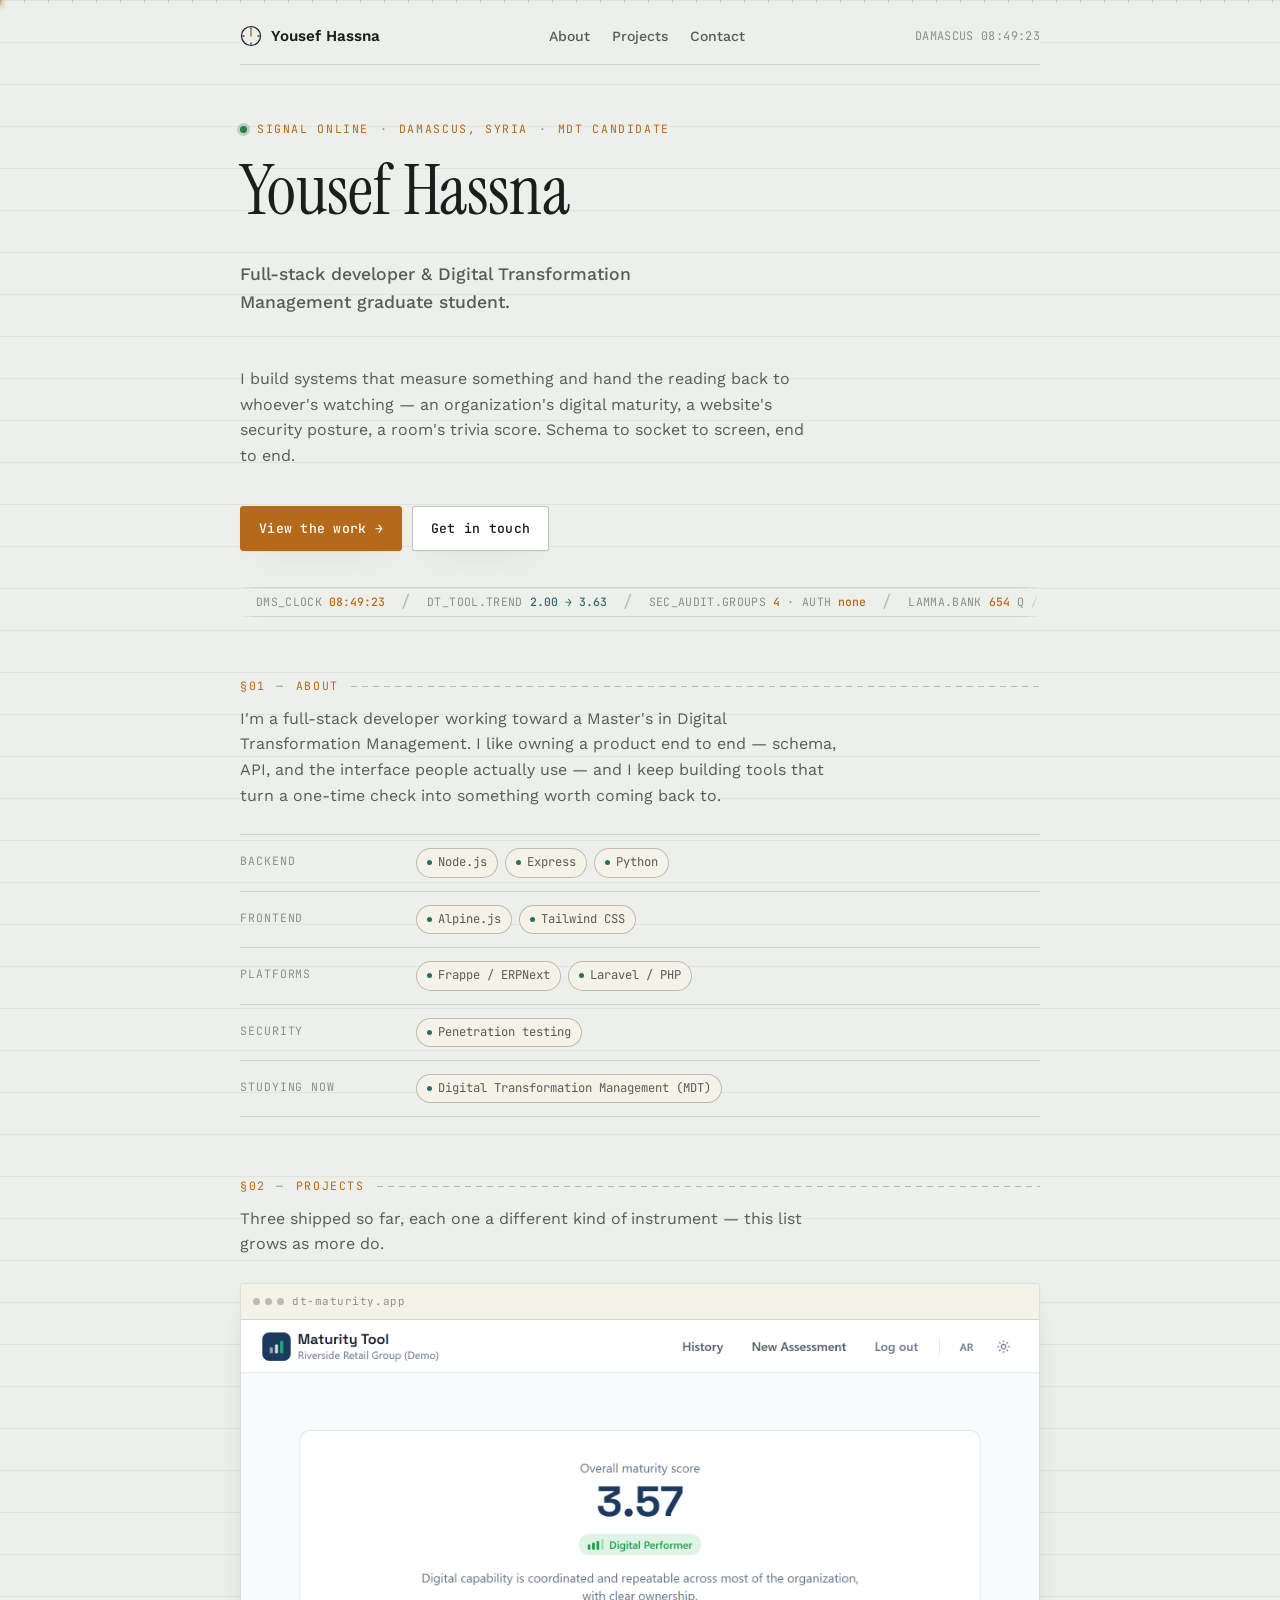
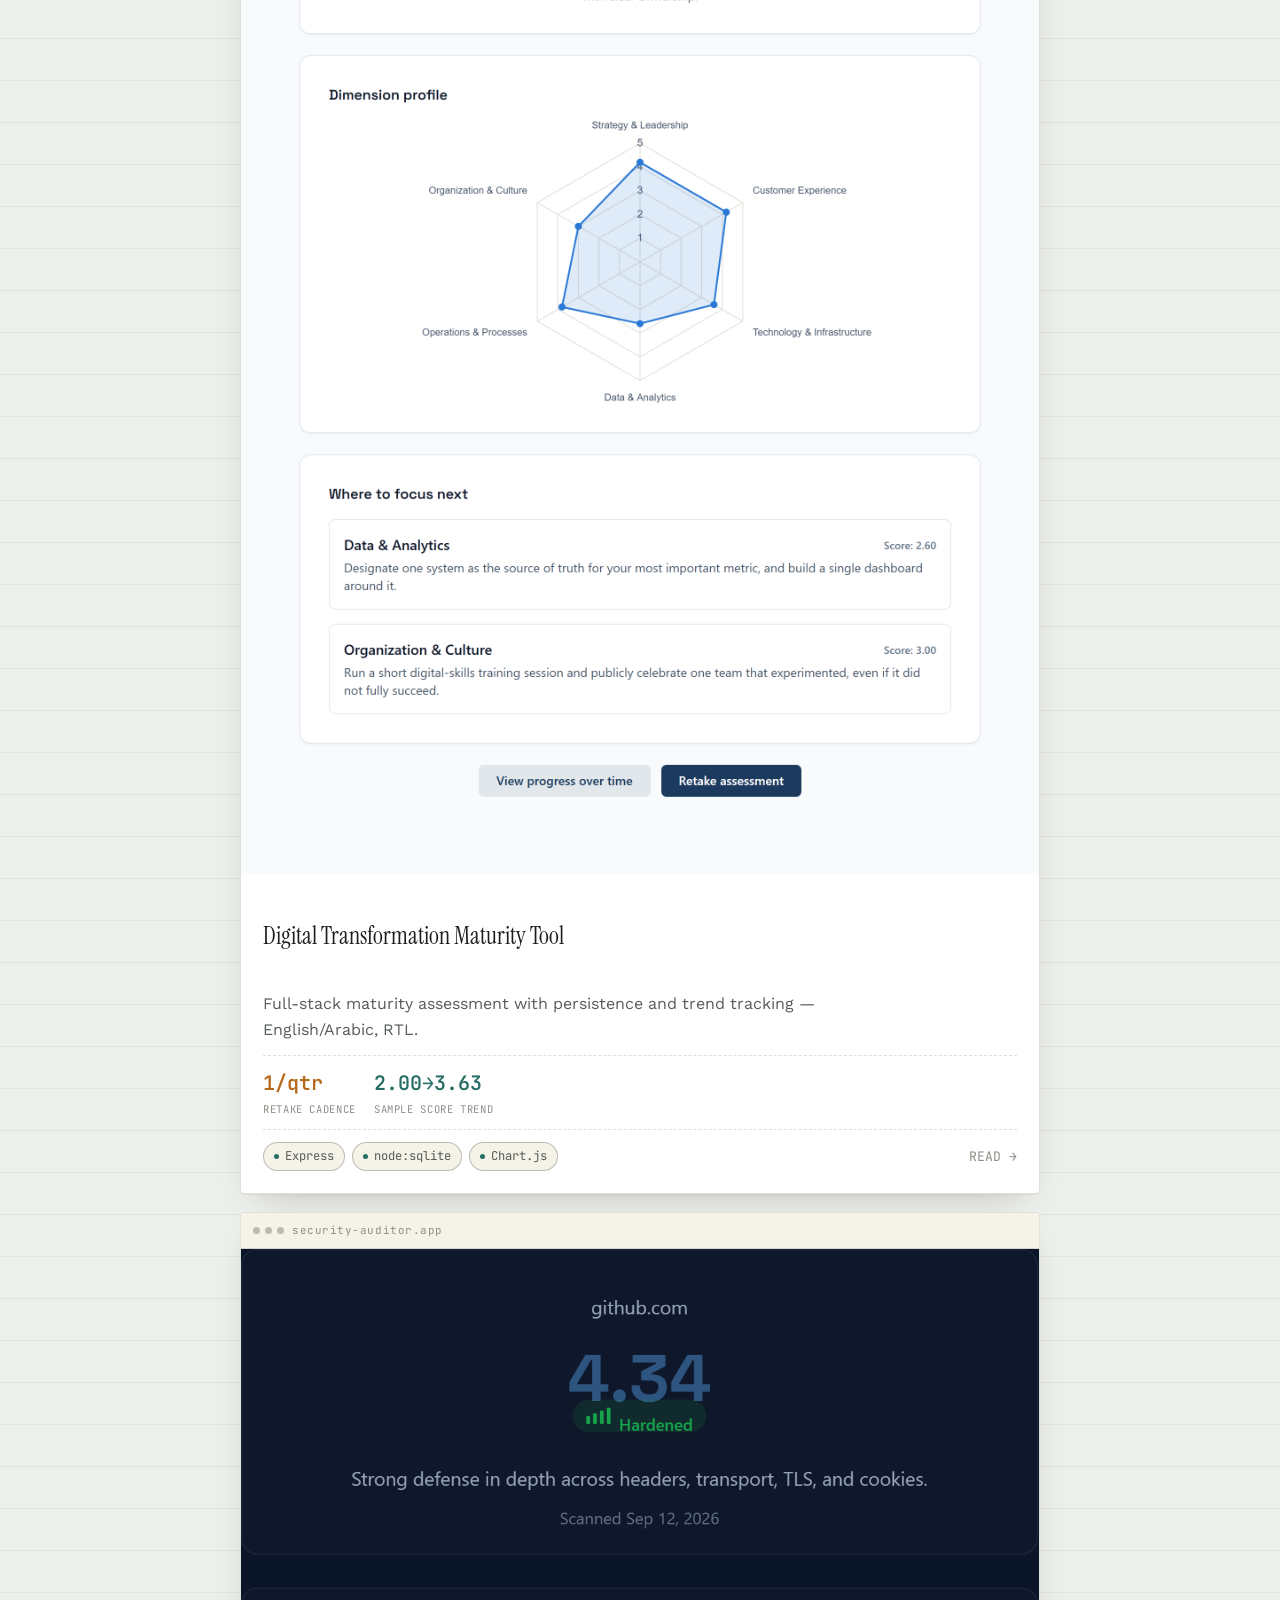
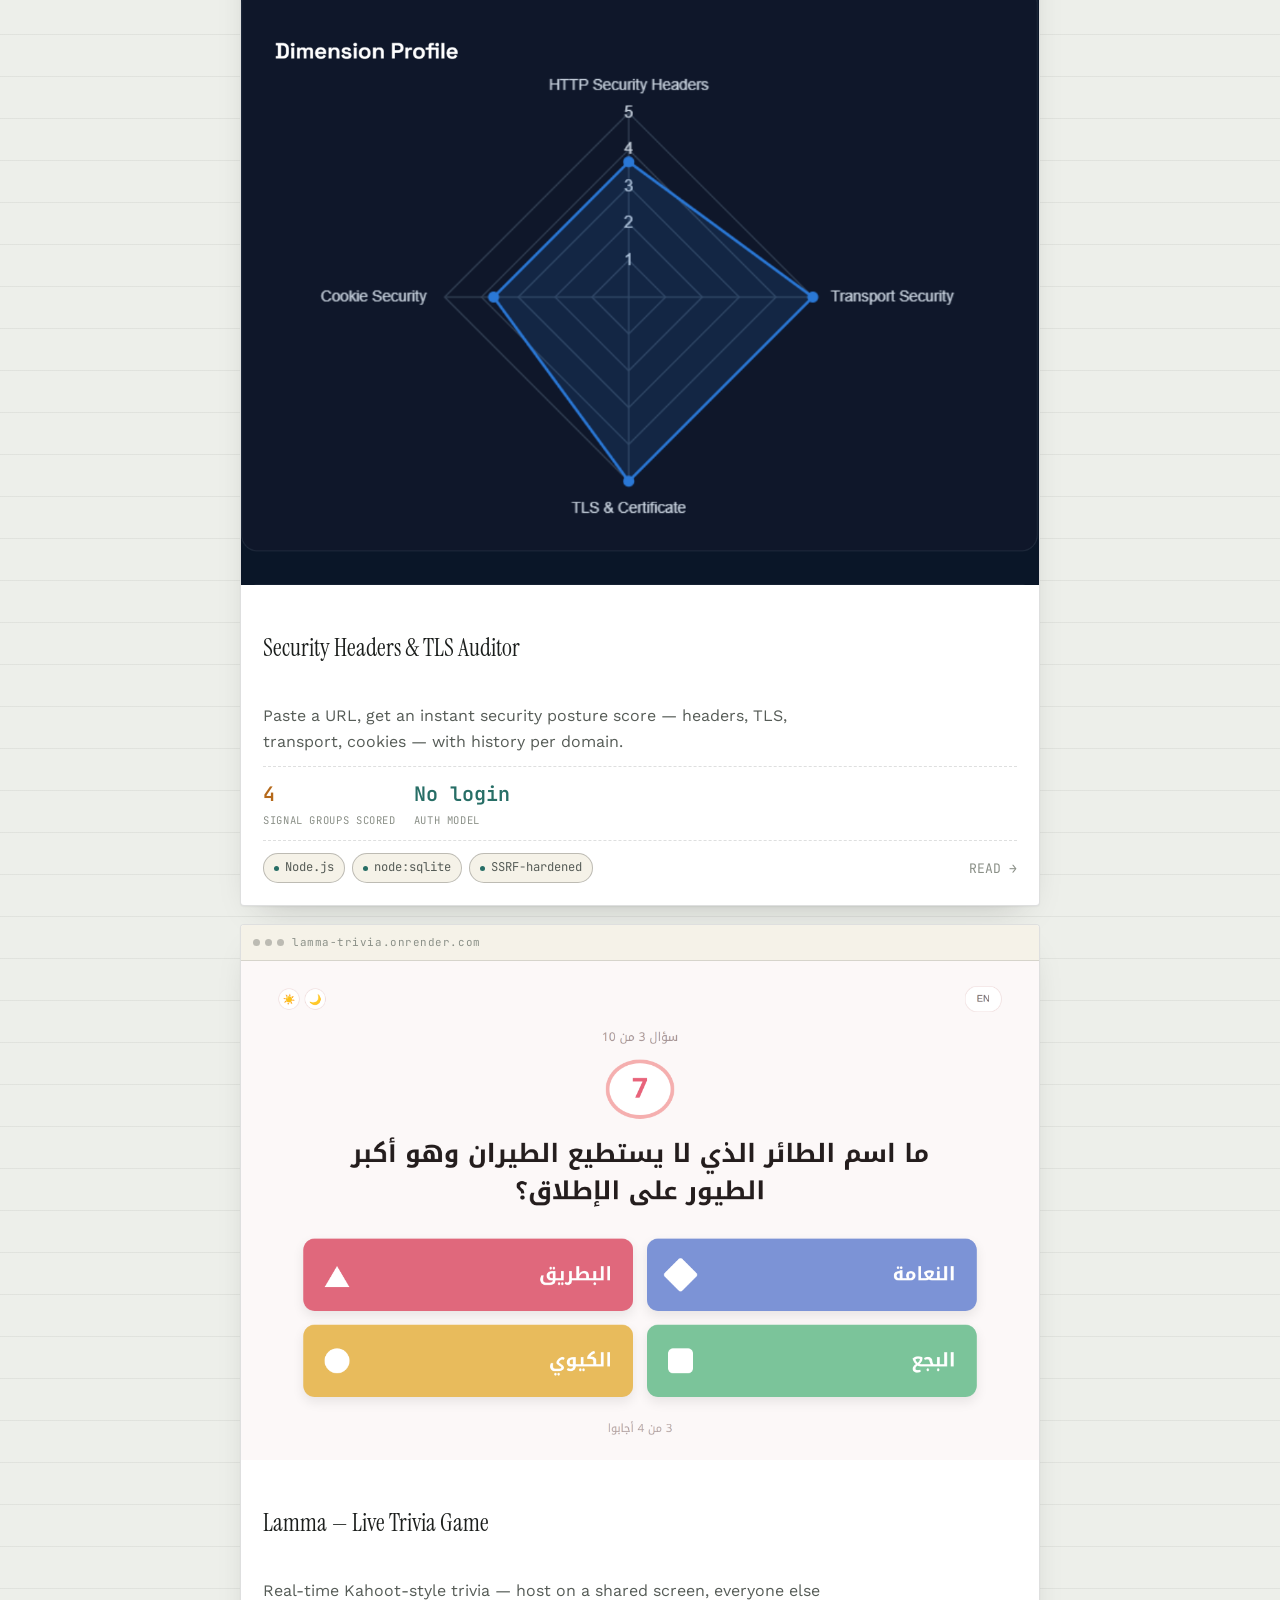
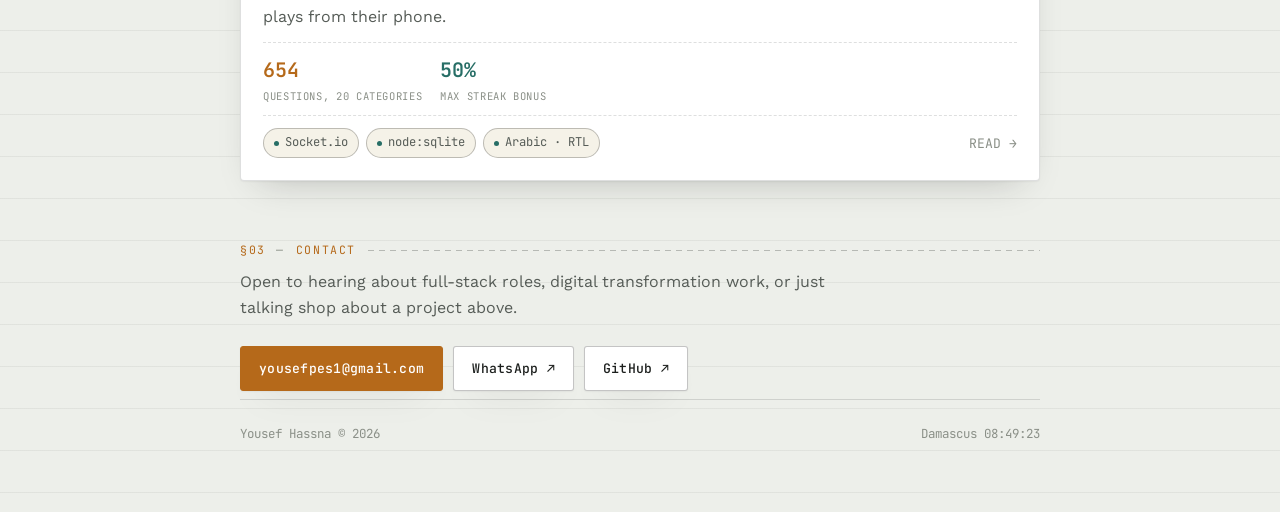
==== index.html @ e4eef322 "push" ====
<!doctype html>
<html lang="en">
<head>
<meta charset="UTF-8">
<meta name="viewport" content="width=device-width, initial-scale=1.0">
<meta name="description" content="Yousef Hassna — full-stack developer &amp; Digital Transformation Management graduate student. Projects that measure something and hand the reading back: a digital maturity assessment tool, a security headers &amp; TLS auditor, and a live trivia game.">
<title>Yousef Hassna</title>
<link rel="stylesheet" href="https://fonts.googleapis.com/css2?family=Instrument+Serif:ital@0;1&family=Work+Sans:wght@400;500;600;700&family=JetBrains+Mono:wght@400;500;600&display=swap">
<style>
  :root {
    --bg: #EDEFEA;
    --surface: #FFFFFF;
    --surface-2: #F5F2E8;
    --border: rgba(27,30,28,0.14);
    --border-strong: rgba(27,30,28,0.26);
    --ink: #1B1E1C;
    --ink-2: #565C57;
    --ink-3: #8B9088;
    --accent: #B5691A;
    --accent-ink: #ffffff;
    --accent-soft: #F1DDB8;
    --cool: #276E66;
    --good: #2F7D46;
    --bad: #B23A32;
    --shadow: 0 1px 2px rgba(27,30,28,0.06), 0 16px 36px -20px rgba(27,30,28,0.28);
    --grid-line: rgba(27,30,28,0.06);
  }
  @media (prefers-color-scheme: dark) {
    :root:not([data-theme="light"]) {
      --bg: #0D0F0D;
      --surface: #151815;
      --surface-2: #1B1F1B;
      --border: rgba(237,239,233,0.12);
      --border-strong: rgba(237,239,233,0.24);
      --ink: #EDEFE9;
      --ink-2: #A9AFA6;
      --ink-3: #6F766D;
      --accent: #FFB454;
      --accent-ink: #1B1200;
      --accent-soft: rgba(255,180,84,0.16);
      --cool: #5FD1C4;
      --good: #57C876;
      --bad: #E8756B;
      --shadow: 0 1px 2px rgba(0,0,0,0.4), 0 20px 44px -20px rgba(0,0,0,0.7);
      --grid-line: rgba(237,239,233,0.05);
    }
  }
  :root[data-theme="dark"] {
    --bg: #0D0F0D;
    --surface: #151815;
    --surface-2: #1B1F1B;
    --border: rgba(237,239,233,0.12);
    --border-strong: rgba(237,239,233,0.24);
    --ink: #EDEFE9;
    --ink-2: #A9AFA6;
    --ink-3: #6F766D;
    --accent: #FFB454;
    --accent-ink: #1B1200;
    --accent-soft: rgba(255,180,84,0.16);
    --cool: #5FD1C4;
    --good: #57C876;
    --bad: #E8756B;
    --shadow: 0 1px 2px rgba(0,0,0,0.4), 0 20px 44px -20px rgba(0,0,0,0.7);
    --grid-line: rgba(237,239,233,0.05);
  }

  * { box-sizing: border-box; }
  html { scroll-behavior: smooth; }
  body {
    background:
      linear-gradient(var(--grid-line) 1px, transparent 1px) 0 0 / 100% 42px,
      var(--bg);
    color: var(--ink);
    font-family: "Work Sans", -apple-system, "Segoe UI", sans-serif;
    padding-inline: 20px;
    line-height: 1.6;
  }
  @media (prefers-reduced-motion: no-preference) and (hover: hover) and (pointer: fine) {
    body { cursor: none; }
  }
  ::selection { background: var(--accent); color: var(--accent-ink); }
  .wrap { max-width: 800px; margin: 0 auto; }
  section[id] { scroll-margin-top: 88px; }
  a { color: var(--cool); text-decoration-thickness: 1px; }
  a:hover { color: var(--accent); }
  :focus-visible { outline: 2px solid var(--accent); outline-offset: 3px; }

  .mono { font-family: "JetBrains Mono", ui-monospace, monospace; }
  .eyebrow {
    font-family: "JetBrains Mono", ui-monospace, monospace;
    font-size: 0.72rem;
    letter-spacing: 0.14em;
    text-transform: uppercase;
    color: var(--accent);
  }
  .eyebrow .tick { color: var(--ink-3); margin-inline: 2px; }
  h1, h2 {
    font-family: "Instrument Serif", Georgia, serif;
    font-weight: 400;
    text-wrap: balance;
    margin: 0;
    color: var(--ink);
  }

  /* ---- scroll gauge ---- */
  .gauge-track {
    position: fixed; inset-inline: 0; top: 0; height: 3px;
    background: repeating-linear-gradient(90deg, var(--border) 0 1px, transparent 1px 24px);
    z-index: 60;
  }
  .gauge-fill {
    height: 100%; width: 0%;
    background: var(--accent);
    transform-origin: left;
    transition: width 60ms linear;
  }

  /* ---- crosshair cursor ---- */
  .crosshair { position: fixed; top: 0; left: 0; pointer-events: none; z-index: 999; opacity: 0; transition: opacity 200ms ease; }
  .crosshair.active { opacity: 1; }
  .crosshair .h, .crosshair .v {
    position: absolute; background: var(--accent);
  }
  .crosshair .h { width: 14px; height: 1px; top: 0; left: -7px; }
  .crosshair .v { width: 1px; height: 14px; top: -7px; left: 0; }
  .crosshair .dot { position: absolute; width: 3px; height: 3px; border-radius: 50%; background: var(--accent); top: -1.5px; left: -1.5px; }
  .crosshair .coord {
    position: absolute; top: 10px; left: 10px;
    font-family: "JetBrains Mono", monospace; font-size: 10px; letter-spacing: 0.04em;
    color: var(--accent); white-space: nowrap;
  }
  .crosshair.on-target .h, .crosshair.on-target .v, .crosshair.on-target .dot { background: var(--cool); }
  .crosshair.on-target .coord { color: var(--cool); }

  /* ---- nav ---- */
  .site-nav {
    position: sticky; top: 3px; z-index: 50;
    display: flex; align-items: center; justify-content: space-between;
    gap: 16px; max-width: 800px; margin: 0 auto;
    padding-block: 16px;
    background: var(--bg);
  }
  .site-nav::after { content: ""; position: absolute; inset: 100% 0 auto 0; height: 1px; background: var(--border); }
  .nav-brand { display: inline-flex; align-items: center; gap: 9px; text-decoration: none; color: var(--ink); }
  .nav-brand svg { display: block; }
  .nav-brand .dial-needle { transform-origin: 11px 11px; animation: sweep 6s ease-in-out infinite; }
  @media (prefers-reduced-motion: reduce) { .nav-brand .dial-needle { animation: none; } }
  @keyframes sweep { 0%,100% { transform: rotate(-28deg); } 50% { transform: rotate(28deg); } }
  .nav-brand span { font-weight: 600; font-size: 0.95rem; }
  .nav-mid { display: flex; align-items: center; gap: 22px; }
  .nav-mid a { font-size: 0.88rem; font-weight: 500; color: var(--ink-2); text-decoration: none; }
  .nav-mid a:hover { color: var(--accent); }
  .nav-clock {
    font-family: "JetBrains Mono", monospace; font-size: 0.74rem; color: var(--ink-3);
    letter-spacing: 0.03em; white-space: nowrap;
  }
  @media (max-width: 620px) { .nav-clock { display: none; } }

  /* ---- hero ---- */
  header.hero { padding-block: 56px 8px; display: flex; flex-direction: column; gap: 16px; }
  .hero .status-row { display: flex; align-items: center; gap: 10px; flex-wrap: wrap; }
  .status-dot { width: 7px; height: 7px; border-radius: 50%; background: var(--good); box-shadow: 0 0 0 3px color-mix(in srgb, var(--good) 25%, transparent); flex-shrink: 0; }
  .hero h1 { font-size: clamp(2.6rem, 8vw, 4.4rem); line-height: 1.02; letter-spacing: -0.01em; }
  .hero .role { font-size: 1.1rem; color: var(--ink-2); max-width: 46ch; font-weight: 500; }
  .hero .pitch { font-size: 1rem; color: var(--ink-2); max-width: 58ch; }
  .hero .cta-row { display: flex; flex-wrap: wrap; gap: 10px; margin-block-start: 6px; }

  .data-strip {
    display: block; width: 100%; height: 30px; margin-block-start: 20px;
    overflow: hidden; position: relative;
    border-top: 1px solid var(--border); border-bottom: 1px solid var(--border);
    -webkit-mask-image: linear-gradient(90deg, transparent, #000 18px, #000 calc(100% - 18px), transparent);
    mask-image: linear-gradient(90deg, transparent, #000 18px, #000 calc(100% - 18px), transparent);
  }
  .data-strip-track {
    display: flex; align-items: center; width: max-content; height: 100%;
    animation: strip-scroll 32s linear infinite;
    will-change: transform;
  }
  .data-strip:hover .data-strip-track { animation-play-state: paused; }
  @media (prefers-reduced-motion: reduce) { .data-strip-track { animation: none; } }
  @keyframes strip-scroll { from { transform: translateX(0); } to { transform: translateX(-50%); } }
  .data-strip-seg { display: flex; align-items: center; white-space: nowrap; }
  .data-strip-seg .field {
    display: inline-flex; align-items: center; gap: 7px; padding-inline: 16px;
    font-family: "JetBrains Mono", monospace; font-size: 0.72rem; letter-spacing: 0.03em;
    color: var(--ink-3); text-transform: uppercase;
  }
  .data-strip-seg .field b { color: var(--accent); font-weight: 500; text-transform: none; letter-spacing: 0; }
  .data-strip-seg .field b.cool-v { color: var(--cool); }
  .data-strip-seg .sep { color: var(--border-strong); font-family: "JetBrains Mono", monospace; }

  .btn {
    display: inline-flex; align-items: center; gap: 8px;
    font-family: "JetBrains Mono", monospace;
    font-size: 0.82rem; font-weight: 500; letter-spacing: 0.02em;
    padding: 11px 18px; border-radius: 3px;
    border: 1px solid var(--border-strong);
    text-decoration: none; color: var(--ink);
    background: var(--surface);
    box-shadow: var(--shadow);
    position: relative;
    transition: border-color 160ms ease, transform 160ms ease;
  }
  .btn.primary { background: var(--accent); border-color: var(--accent); color: var(--accent-ink); }
  .btn:hover { border-color: var(--accent); color: var(--accent); }
  .btn.primary:hover { color: var(--accent-ink); filter: brightness(1.06); }

  /* ---- sections ---- */
  .section-block { padding-block: 52px 8px; }
  .section-head { display: flex; flex-direction: column; gap: 10px; margin-block-end: 26px; }
  .section-head .rule { display: flex; align-items: center; gap: 12px; }
  .section-head .rule::after { content: ""; flex: 1; height: 1px; background: repeating-linear-gradient(90deg, var(--border-strong) 0 6px, transparent 6px 11px); }
  .section-head p { color: var(--ink-2); max-width: 60ch; margin: 0; }

  /* reveal-on-scroll */
  [data-reveal] { opacity: 0; transform: translateY(18px); transition: opacity 560ms cubic-bezier(.2,.7,.2,1), transform 560ms cubic-bezier(.2,.7,.2,1); }
  [data-reveal].in-view { opacity: 1; transform: translateY(0); }
  @media (prefers-reduced-motion: reduce) { [data-reveal] { opacity: 1; transform: none; transition: none; } }

  /* ---- about / spec sheet ---- */
  .spec-sheet { display: flex; flex-direction: column; border-top: 1px solid var(--border); }
  .spec-row { display: grid; grid-template-columns: 160px 1fr; gap: 16px; padding-block: 13px; border-bottom: 1px solid var(--border); align-items: baseline; }
  @media (max-width: 560px) { .spec-row { grid-template-columns: 1fr; gap: 4px; } }
  .spec-row .k { font-family: "JetBrains Mono", monospace; font-size: 0.72rem; letter-spacing: 0.08em; text-transform: uppercase; color: var(--ink-3); }
  .spec-row .v { display: flex; flex-wrap: wrap; gap: 7px; }
  .pill {
    font-family: "JetBrains Mono", monospace; font-size: 0.76rem;
    padding: 4px 10px; border-radius: 999px;
    border: 1px solid var(--border-strong);
    background: var(--surface-2); color: var(--ink-2);
    display: inline-flex; align-items: center; gap: 6px;
  }
  .pill::before { content: ""; width: 5px; height: 5px; border-radius: 50%; background: var(--cool); flex-shrink: 0; }

  /* ---- project panels (home list) ---- */
  .project-list { display: flex; flex-direction: column; gap: 18px; }
  .panel-card {
    border: 1px solid var(--border); border-radius: 4px;
    background: var(--surface); box-shadow: var(--shadow);
    overflow: hidden;
    transform-style: preserve-3d;
    transition: transform 220ms ease, border-color 220ms ease;
  }
  .panel-card:hover { border-color: var(--border-strong); }
  a.panel-link { display: block; text-decoration: none; color: inherit; }
  .bezel { position: relative; background: var(--surface-2); }
  .bezel .chrome {
    display: flex; align-items: center; gap: 8px;
    padding: 9px 12px; border-bottom: 1px solid var(--border);
    font-family: "JetBrains Mono", monospace; font-size: 0.68rem; color: var(--ink-3); letter-spacing: 0.05em;
  }
  .bezel .chrome .dots { display: flex; gap: 5px; }
  .bezel .chrome .dots span { width: 7px; height: 7px; border-radius: 50%; background: var(--border-strong); }
  .bezel img { display: block; width: 100%; height: auto; }
  .panel-body { padding: 20px 22px 22px; display: flex; flex-direction: column; gap: 12px; }
  .panel-body h3 { font-family: "Instrument Serif", Georgia, serif; font-size: 1.5rem; font-weight: 400; }
  .panel-body > p.desc { color: var(--ink-2); margin: 0; max-width: 60ch; }
  .readout {
    display: flex; flex-wrap: wrap; gap: 18px;
    font-family: "JetBrains Mono", monospace;
    padding-block: 11px; border-block: 1px dashed var(--border);
  }
  .readout .stat { display: flex; flex-direction: column; gap: 2px; }
  .readout .stat .num { font-size: 1.25rem; font-weight: 600; color: var(--accent); }
  .readout .stat .num.cool { color: var(--cool); }
  .readout .stat .lbl { font-size: 0.66rem; letter-spacing: 0.06em; text-transform: uppercase; color: var(--ink-3); }
  .panel-foot { display: flex; align-items: center; justify-content: space-between; gap: 12px; }
  .stack-row { display: flex; flex-wrap: wrap; gap: 7px; }
  .go-arrow { font-family: "JetBrains Mono", monospace; font-size: 0.82rem; color: var(--ink-3); flex-shrink: 0; transition: transform 160ms ease, color 160ms ease; }
  .panel-card:hover .go-arrow { color: var(--accent); transform: translateX(3px); }

  /* ---- contact ---- */
  .contact-row { display: flex; flex-wrap: wrap; gap: 10px; margin-block-start: 6px; }

  footer {
    border-top: 1px solid var(--border);
    padding-block: 24px 60px;
    color: var(--ink-3); font-size: 0.78rem;
    font-family: "JetBrains Mono", monospace;
    display: flex; justify-content: space-between; flex-wrap: wrap; gap: 8px;
  }

  /* ---- project detail page ---- */
  .back-link {
    display: inline-flex; align-items: center; gap: 7px;
    font-family: "JetBrains Mono", monospace; font-size: 0.8rem; font-weight: 500;
    color: var(--ink-2); text-decoration: none; margin-block-end: 20px;
    padding-block: 40px 0;
  }
  .back-link:hover { color: var(--accent); }
  .project-page { padding-block: 0 64px; }
  .project-page .panel-body { gap: 18px; padding: 26px 28px 30px; }
  .project-page .panel-body h2 { font-size: clamp(1.8rem, 4.4vw, 2.4rem); }
  .project-page .panel-body > p.desc { max-width: 64ch; }

  .decisions { display: flex; flex-direction: column; border-top: 1px solid var(--border); }
  .decision { display: grid; grid-template-columns: 170px 1fr; gap: 18px; padding-block: 17px; border-bottom: 1px solid var(--border); }
  @media (max-width: 640px) { .decision { grid-template-columns: 1fr; gap: 6px; } }
  .decision .label { font-family: "JetBrains Mono", monospace; font-size: 0.76rem; color: var(--accent); letter-spacing: 0.02em; padding-top: 2px; }
  .decision .label::before { content: "// "; color: var(--ink-3); }
  .decision .body { color: var(--ink-2); }
  .decision .body strong { color: var(--ink); font-weight: 600; }

  .project-links { display: flex; flex-wrap: wrap; gap: 10px; margin-block-start: 2px; }

  /* ---- route transition ---- */
  .view-fade { transition: opacity 200ms ease, transform 200ms ease; }
  .view-fade.leaving { opacity: 0; transform: translateY(8px); }
  .view-fade.entering { opacity: 0; transform: translateY(8px); }
  @media (prefers-reduced-motion: reduce) { .view-fade, .view-fade.leaving, .view-fade.entering { transition: none; opacity: 1; transform: none; } }

  /* ---- boot / calibration sequence ---- */
  .boot-overlay {
    position: fixed; inset: 0; z-index: 999;
    background: var(--bg);
    display: flex; align-items: center; justify-content: center;
    flex-direction: column; gap: 14px;
    animation: bootFade 0.5s ease forwards;
    animation-delay: 0.85s;
  }
  .boot-overlay .boot-dial { width: 46px; height: 46px; }
  .boot-overlay .boot-dial .needle { transform-origin: 23px 23px; animation: bootSweep 0.85s cubic-bezier(.3,.7,.2,1) forwards; }
  .boot-overlay .boot-label {
    font-family: "JetBrains Mono", monospace; font-size: 0.76rem; letter-spacing: 0.14em;
    text-transform: uppercase; color: var(--ink-3);
  }
  .boot-overlay .boot-label::after { content: ""; display: inline-block; width: 5px; }
  @keyframes bootSweep { 0% { transform: rotate(-100deg); } 70% { transform: rotate(14deg); } 100% { transform: rotate(0deg); } }
  @keyframes bootFade { 0% { opacity: 1; } 100% { opacity: 0; visibility: hidden; pointer-events: none; } }
  @media (prefers-reduced-motion: reduce) { .boot-overlay { display: none; } }

  /* ---- hero load-in stagger ---- */
  .boot-item {
    opacity: 0; transform: translateY(12px);
    animation: heroIn 0.6s cubic-bezier(.2,.7,.2,1) forwards;
    animation-delay: calc(0.95s + (var(--i, 0) * 0.09s));
  }
  @keyframes heroIn { to { opacity: 1; transform: translateY(0); } }
  @media (prefers-reduced-motion: reduce) { .boot-item { opacity: 1; transform: none; animation: none; } }

  /* ---- nav link underline sweep ---- */
  .nav-mid a { position: relative; }
  .nav-mid a::after {
    content: ""; position: absolute; left: 0; right: 0; bottom: -3px; height: 1px;
    background: var(--accent); transform: scaleX(0); transform-origin: left;
    transition: transform 220ms ease;
  }
  .nav-mid a:hover::after { transform: scaleX(1); }

  /* ---- eyebrow flicker on reveal ---- */
  [data-reveal].in-view .eyebrow { animation: flicker 420ms steps(6, end); }
  @keyframes flicker {
    0%, 100% { opacity: 1; }
    10% { opacity: 0.2; } 20% { opacity: 1; } 32% { opacity: 0.3; } 44% { opacity: 1; }
  }
  @media (prefers-reduced-motion: reduce) { [data-reveal].in-view .section-head .eyebrow { animation: none; } }

  /* ---- pill hover ---- */
  .pill { transition: transform 160ms ease, box-shadow 160ms ease, border-color 160ms ease; }
  .pill:hover { transform: translateY(-2px); border-color: var(--accent); box-shadow: 0 6px 14px -8px var(--accent); }

  /* ---- click ripple ---- */
  .ripple {
    position: fixed; z-index: 998; pointer-events: none;
    width: 10px; height: 10px; border-radius: 50%;
    border: 1px solid var(--accent);
    transform: translate(-50%, -50%) scale(0.4);
    opacity: 0.9;
    animation: rippleOut 520ms ease-out forwards;
  }
  @keyframes rippleOut { to { transform: translate(-50%, -50%) scale(7); opacity: 0; } }

  /* ---- gauge track pulse dot ---- */
  .gauge-fill { position: relative; }
  .gauge-fill::after {
    content: ""; position: absolute; right: 0; top: -1.5px; width: 6px; height: 6px; border-radius: 50%;
    background: var(--accent); box-shadow: 0 0 6px 1px var(--accent);
  }
</style>
</head>
<body>

<div class="boot-overlay" id="bootOverlay" aria-hidden="true">
  <svg class="boot-dial" viewBox="0 0 46 46" fill="none">
    <circle cx="23" cy="23" r="19.5" stroke="var(--border-strong)" stroke-width="1.2"/>
    <line x1="23" y1="5" x2="23" y2="9" stroke="var(--border-strong)" stroke-width="1.2"/>
    <line x1="23" y1="37" x2="23" y2="41" stroke="var(--border-strong)" stroke-width="1.2"/>
    <line x1="5" y1="23" x2="9" y2="23" stroke="var(--border-strong)" stroke-width="1.2"/>
    <line x1="37" y1="23" x2="41" y2="23" stroke="var(--border-strong)" stroke-width="1.2"/>
    <line class="needle" x1="23" y1="23" x2="23" y2="8" stroke="var(--accent)" stroke-width="1.6" stroke-linecap="round"/>
  </svg>
  <span class="boot-label">Calibrating</span>
</div>
<div class="gauge-track" aria-hidden="true"><div class="gauge-fill" id="gaugeFill"></div></div>
<div class="crosshair" id="crosshair" aria-hidden="true">
  <div class="h"></div><div class="v"></div><div class="dot"></div>
  <div class="coord mono" id="coordLabel">000,000</div>
</div>

<nav class="site-nav">
  <a class="nav-brand" href="#top">
    <svg width="22" height="22" viewBox="0 0 22 22" fill="none">
      <circle cx="11" cy="11" r="9.5" stroke="currentColor" stroke-width="1.2"/>
      <line x1="11" y1="2.5" x2="11" y2="4.5" stroke="currentColor" stroke-width="1.2"/>
      <line x1="11" y1="17.5" x2="11" y2="19.5" stroke="currentColor" stroke-width="1.2"/>
      <line x1="2.5" y1="11" x2="4.5" y2="11" stroke="currentColor" stroke-width="1.2"/>
      <line x1="17.5" y1="11" x2="19.5" y2="11" stroke="currentColor" stroke-width="1.2"/>
      <line class="dial-needle" x1="11" y1="11" x2="11" y2="5" stroke="var(--accent)" stroke-width="1.4" stroke-linecap="round"/>
    </svg>
    <span>Yousef Hassna</span>
  </a>
  <div class="nav-mid">
    <a href="#about">About</a>
    <a href="#projects">Projects</a>
    <a href="#contact">Contact</a>
  </div>
  <span class="nav-clock mono" id="navClock">— : — : —</span>
</nav>

<div id="view-home" class="view-fade">
<div class="wrap">

  <header class="hero" id="top">
    <div class="status-row boot-item" style="--i:0">
      <span class="status-dot" aria-hidden="true"></span>
      <span class="eyebrow">Signal online <span class="tick">·</span> Damascus, Syria <span class="tick">·</span> MDT candidate</span>
    </div>
    <h1 class="boot-item" style="--i:1">Yousef Hassna</h1>
    <p class="role boot-item" style="--i:2">Full-stack developer &amp; Digital Transformation Management graduate student.</p>
    <p class="pitch boot-item" style="--i:3">I build systems that measure something and hand the reading back to whoever's watching — an organization's digital maturity, a website's security posture, a room's trivia score. Schema to socket to screen, end to end.</p>
    <div class="cta-row boot-item" style="--i:4">
      <a class="btn primary" href="#projects">View the work →</a>
      <a class="btn" href="#contact">Get in touch</a>
    </div>
    <div class="data-strip boot-item" style="--i:5" id="dataStrip" dir="ltr" aria-hidden="true">
      <div class="data-strip-track" id="stripTrack">
        <span class="data-strip-seg" data-seg="1"></span>
        <span class="data-strip-seg" data-seg="2"></span>
      </div>
    </div>
  </header>

  <section class="section-block" id="about">
    <div class="section-head" data-reveal>
      <div class="rule"><span class="eyebrow">§01 <span class="tick">—</span> About</span></div>
      <p>I'm a full-stack developer working toward a Master's in Digital Transformation Management. I like owning a product end to end — schema, API, and the interface people actually use — and I keep building tools that turn a one-time check into something worth coming back to.</p>
    </div>
    <div class="spec-sheet" data-reveal>
      <div class="spec-row">
        <span class="k">Backend</span>
        <span class="v"><span class="pill">Node.js</span><span class="pill">Express</span><span class="pill">Python</span></span>
      </div>
      <div class="spec-row">
        <span class="k">Frontend</span>
        <span class="v"><span class="pill">Alpine.js</span><span class="pill">Tailwind CSS</span></span>
      </div>
      <div class="spec-row">
        <span class="k">Platforms</span>
        <span class="v"><span class="pill">Frappe / ERPNext</span><span class="pill">Laravel / PHP</span></span>
      </div>
      <div class="spec-row">
        <span class="k">Security</span>
        <span class="v"><span class="pill">Penetration testing</span></span>
      </div>
      <div class="spec-row">
        <span class="k">Studying now</span>
        <span class="v"><span class="pill">Digital Transformation Management (MDT)</span></span>
      </div>
    </div>
  </section>

  <section class="section-block" id="projects">
    <div class="section-head" data-reveal>
      <div class="rule"><span class="eyebrow">§02 <span class="tick">—</span> Projects</span></div>
      <p>Three shipped so far, each one a different kind of instrument — this list grows as more do.</p>
    </div>

    <div class="project-list">

      <div class="panel-card" data-reveal data-tilt>
        <a class="panel-link" href="#project/dt-maturity-tool">
          <div class="bezel">
            <div class="chrome"><span class="dots"><span></span><span></span><span></span></span><span>dt-maturity.app</span></div>
            <img src="[data-uri]" alt="Digital Transformation Maturity Tool dashboard" loading="lazy">
          </div>
          <div class="panel-body">
            <h3>Digital Transformation Maturity Tool</h3>
            <p class="desc">Full-stack maturity assessment with persistence and trend tracking — English/Arabic, RTL.</p>
            <div class="readout mono">
              <div class="stat"><span class="num" data-count="1" data-suffix="/qtr">0</span><span class="lbl">Retake cadence</span></div>
              <div class="stat"><span class="num cool" data-count-text="2.00→3.63">—</span><span class="lbl">Sample score trend</span></div>
            </div>
            <div class="panel-foot">
              <div class="stack-row">
                <span class="pill">Express</span><span class="pill">node:sqlite</span><span class="pill">Chart.js</span>
              </div>
              <span class="go-arrow">READ →</span>
            </div>
          </div>
        </a>
      </div>

      <div class="panel-card" data-reveal data-tilt>
        <a class="panel-link" href="#project/security-auditor">
          <div class="bezel">
            <div class="chrome"><span class="dots"><span></span><span></span><span></span></span><span>security-auditor.app</span></div>
            <img src="[data-uri]" alt="Security Headers and TLS Auditor report" loading="lazy">
          </div>
          <div class="panel-body">
            <h3>Security Headers &amp; TLS Auditor</h3>
            <p class="desc">Paste a URL, get an instant security posture score — headers, TLS, transport, cookies — with history per domain.</p>
            <div class="readout mono">
              <div class="stat"><span class="num" data-count="4">0</span><span class="lbl">Signal groups scored</span></div>
              <div class="stat"><span class="num cool" data-count-text="No login">—</span><span class="lbl">Auth model</span></div>
            </div>
            <div class="panel-foot">
              <div class="stack-row">
                <span class="pill">Node.js</span><span class="pill">node:sqlite</span><span class="pill">SSRF-hardened</span>
              </div>
              <span class="go-arrow">READ →</span>
            </div>
          </div>
        </a>
      </div>

      <div class="panel-card" data-reveal data-tilt>
        <a class="panel-link" href="#project/lamma-trivia">
          <div class="bezel">
            <div class="chrome"><span class="dots"><span></span><span></span><span></span></span><span>lamma-trivia.onrender.com</span></div>
            <img src="[data-uri]" alt="Lamma live trivia game host screen" loading="lazy">
          </div>
          <div class="panel-body">
            <h3>Lamma — Live Trivia Game</h3>
            <p class="desc">Real-time Kahoot-style trivia — host on a shared screen, everyone else plays from their phone.</p>
            <div class="readout mono">
              <div class="stat"><span class="num" data-count="654">0</span><span class="lbl">Questions, 20 categories</span></div>
              <div class="stat"><span class="num cool" data-count="50" data-suffix="%">0</span><span class="lbl">Max streak bonus</span></div>
            </div>
            <div class="panel-foot">
              <div class="stack-row">
                <span class="pill">Socket.io</span><span class="pill">node:sqlite</span><span class="pill">Arabic · RTL</span>
              </div>
              <span class="go-arrow">READ →</span>
            </div>
          </div>
        </a>
      </div>

    </div>
  </section>

  <section class="section-block" id="contact">
    <div class="section-head" data-reveal>
      <div class="rule"><span class="eyebrow">§03 <span class="tick">—</span> Contact</span></div>
      <p>Open to hearing about full-stack roles, digital transformation work, or just talking shop about a project above.</p>
    </div>
    <div class="contact-row" data-reveal>
      <a class="btn primary" href="mailto:yousefpes1@gmail.com">yousefpes1@gmail.com</a>
      <a class="btn" href="https://wa.me/963931844874" target="_blank" rel="noopener">WhatsApp ↗</a>
      <a class="btn" href="https://github.com/kroos2000sy" target="_blank" rel="noopener">GitHub ↗</a>
    </div>
  </section>

  <footer>
    <span>Yousef Hassna © 2026</span>
    <span id="footClock">Damascus — : —</span>
  </footer>
</div>
</div>

<section id="view-project-dt-maturity-tool" class="project-page view-fade" hidden>
  <div class="wrap">
    <a class="back-link" href="#">‹ Return to portfolio</a>
    <div class="panel-card">
      <div class="bezel">
        <div class="chrome"><span class="dots"><span></span><span></span><span></span></span><span>dt-maturity.app</span></div>
        <img src="[data-uri]" alt="Digital Transformation Maturity Tool dashboard">
      </div>
      <div class="panel-body">
        <h2>Digital Transformation Maturity Tool</h2>
        <p class="desc">Most digital-maturity assessments are a one-time survey — a snapshot an organization takes once and files away. This app treats the assessment as something to come back to: retake it every quarter, and see immediately whether the initiatives you funded actually moved the score, dimension by dimension.</p>
        <div class="stack-row">
          <span class="pill">Express</span>
          <span class="pill">node:sqlite</span>
          <span class="pill">JWT auth</span>
          <span class="pill">Chart.js</span>
          <span class="pill">Tailwind CSS</span>
          <span class="pill">English / العربية · RTL</span>
        </div>
        <div class="bezel">
          <div class="chrome"><span class="dots"><span></span><span></span><span></span></span><span>trend view</span></div>
          <img src="[data-uri]" alt="Trend chart across quarterly retakes">
        </div>
        <div class="decisions">
          <div class="decision">
            <div class="label">zero build tools</div>
            <div class="body"><strong>node:sqlite over better-sqlite3.</strong> The native alternative needs ~6GB of build tools before anyone can even run the project. Node's built-in SQLite module needed none — <code>npm install &amp;&amp; npm start</code> was worth more than the marginal performance.</div>
          </div>
          <div class="decision">
            <div class="label">real RTL</div>
            <div class="body"><strong>Logical properties, not translated strings.</strong> Layout uses <code>start</code>/<code>end</code> instead of hardcoded <code>left</code>/<code>right</code>, so switching to Arabic actually mirrors navigation, forms, and the Likert scale — not just the copy.</div>
          </div>
          <div class="decision">
            <div class="label">caught in testing</div>
            <div class="body"><strong>The trend chart's time axis stays left-to-right even in RTL.</strong> An early version mirrored it for consistency, but a real usability pass showed a genuine improvement (2.00 → 3.63) reading as decline once the axis reversed. Fixed by keeping time strictly chronological, regardless of text direction.</div>
          </div>
        </div>
        <div class="project-links">
          <a class="btn primary" href="https://github.com/kroos2000sy/digital-maturity-assessment" target="_blank" rel="noopener">View source on GitHub</a>
          <a class="btn" href="https://github.com/kroos2000sy/digital-maturity-assessment/blob/master/CASE_STUDY.md" target="_blank" rel="noopener">Read the case study</a>
        </div>
      </div>
    </div>
  </div>
</section>

<section id="view-project-security-auditor" class="project-page view-fade" hidden>
  <div class="wrap">
    <a class="back-link" href="#">‹ Return to portfolio</a>
    <div class="panel-card">
      <div class="bezel">
        <div class="chrome"><span class="dots"><span></span><span></span><span></span></span><span>security-auditor.app</span></div>
        <img src="[data-uri]" alt="Security Headers and TLS Auditor report">
      </div>
      <div class="panel-body">
        <h2>Security Headers &amp; TLS Auditor</h2>
        <p class="desc">Paste any public URL and get an instant security posture report — HTTP security headers, TLS/certificate health, transport enforcement, and cookie flags — scored and graded, with concrete fixes for anything missing. Re-scan the same domain later and see whether it actually improved. Built alongside the maturity tool as a second, security-flavored take on the same "assess it, track it over time" idea — this one leaning on penetration-testing coursework instead of survey design.</p>
        <div class="stack-row">
          <span class="pill">Node.js</span>
          <span class="pill">Express</span>
          <span class="pill">node:sqlite</span>
          <span class="pill">Chart.js</span>
          <span class="pill">No auth — domain-keyed</span>
        </div>
        <div class="bezel">
          <div class="chrome"><span class="dots"><span></span><span></span><span></span></span><span>scan history</span></div>
          <img src="[data-uri]" alt="Scan history keyed by domain">
        </div>
        <div class="decisions">
          <div class="decision">
            <div class="label">SSRF-hardened</div>
            <div class="body"><strong>Connects to a validated IP, never a re-resolved hostname.</strong> A tool that scans whatever URL a user pastes is a textbook SSRF risk — it already refused cloud-metadata IPs, loopback, and private ranges, but the DNS lookup used to check a hostname and the connection that followed were still two separate steps, open to a DNS-rebinding swap in between. Closed that gap by resolving once, connecting straight to the validated IP, and passing the original hostname only through TLS SNI and the HTTP Host header.</div>
          </div>
          <div class="decision">
            <div class="label">no login</div>
            <div class="body"><strong>History keyed by domain, not by account.</strong> Security scanners like securityheaders.com and SSL Labs are used ad hoc — paste a URL, get a report, no account needed. This one has no auth at all; scan history is keyed by the domain itself, a deliberate contrast to the maturity tool's per-organization login.</div>
          </div>
          <div class="decision">
            <div class="label">caught in testing</div>
            <div class="body"><strong>The rate limiter wasn't actually a hard gate.</strong> Live re-testing turned up an inconsistency: rapid repeat scans of the same domain sometimes returned a generic connection error instead of the intended "try again in Ns" response — the check was racing the scan instead of blocking it first. Fixed by moving the rate-limit check before any network call runs, so a repeat scan is rejected the same way every time.</div>
          </div>
        </div>
        <div class="project-links">
          <a class="btn primary" href="https://github.com/kroos2000sy/security-auditor" target="_blank" rel="noopener">View source on GitHub</a>
        </div>
      </div>
    </div>
  </div>
</section>

<section id="view-project-lamma-trivia" class="project-page view-fade" hidden>
  <div class="wrap">
    <a class="back-link" href="#">‹ Return to portfolio</a>
    <div class="panel-card">
      <div class="bezel">
        <div class="chrome"><span class="dots"><span></span><span></span><span></span></span><span>lamma-trivia.onrender.com</span></div>
        <img src="[data-uri]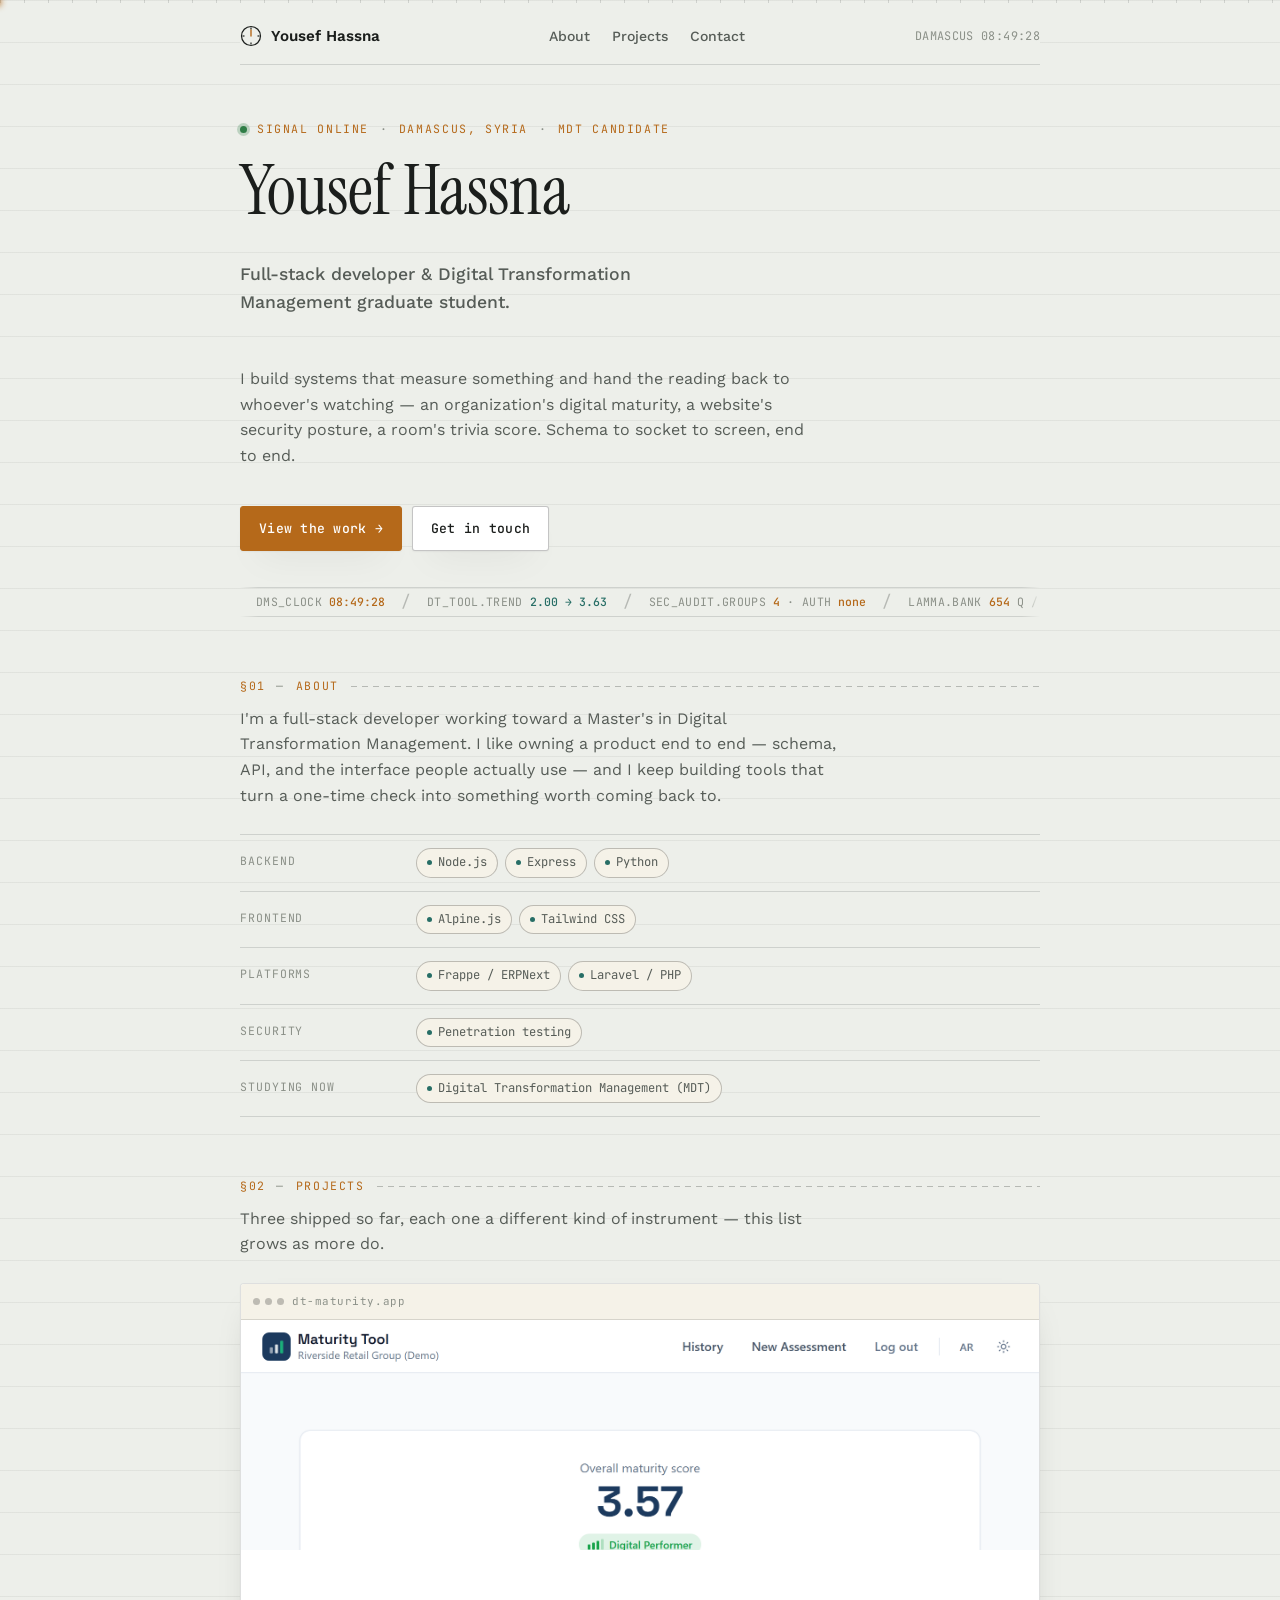
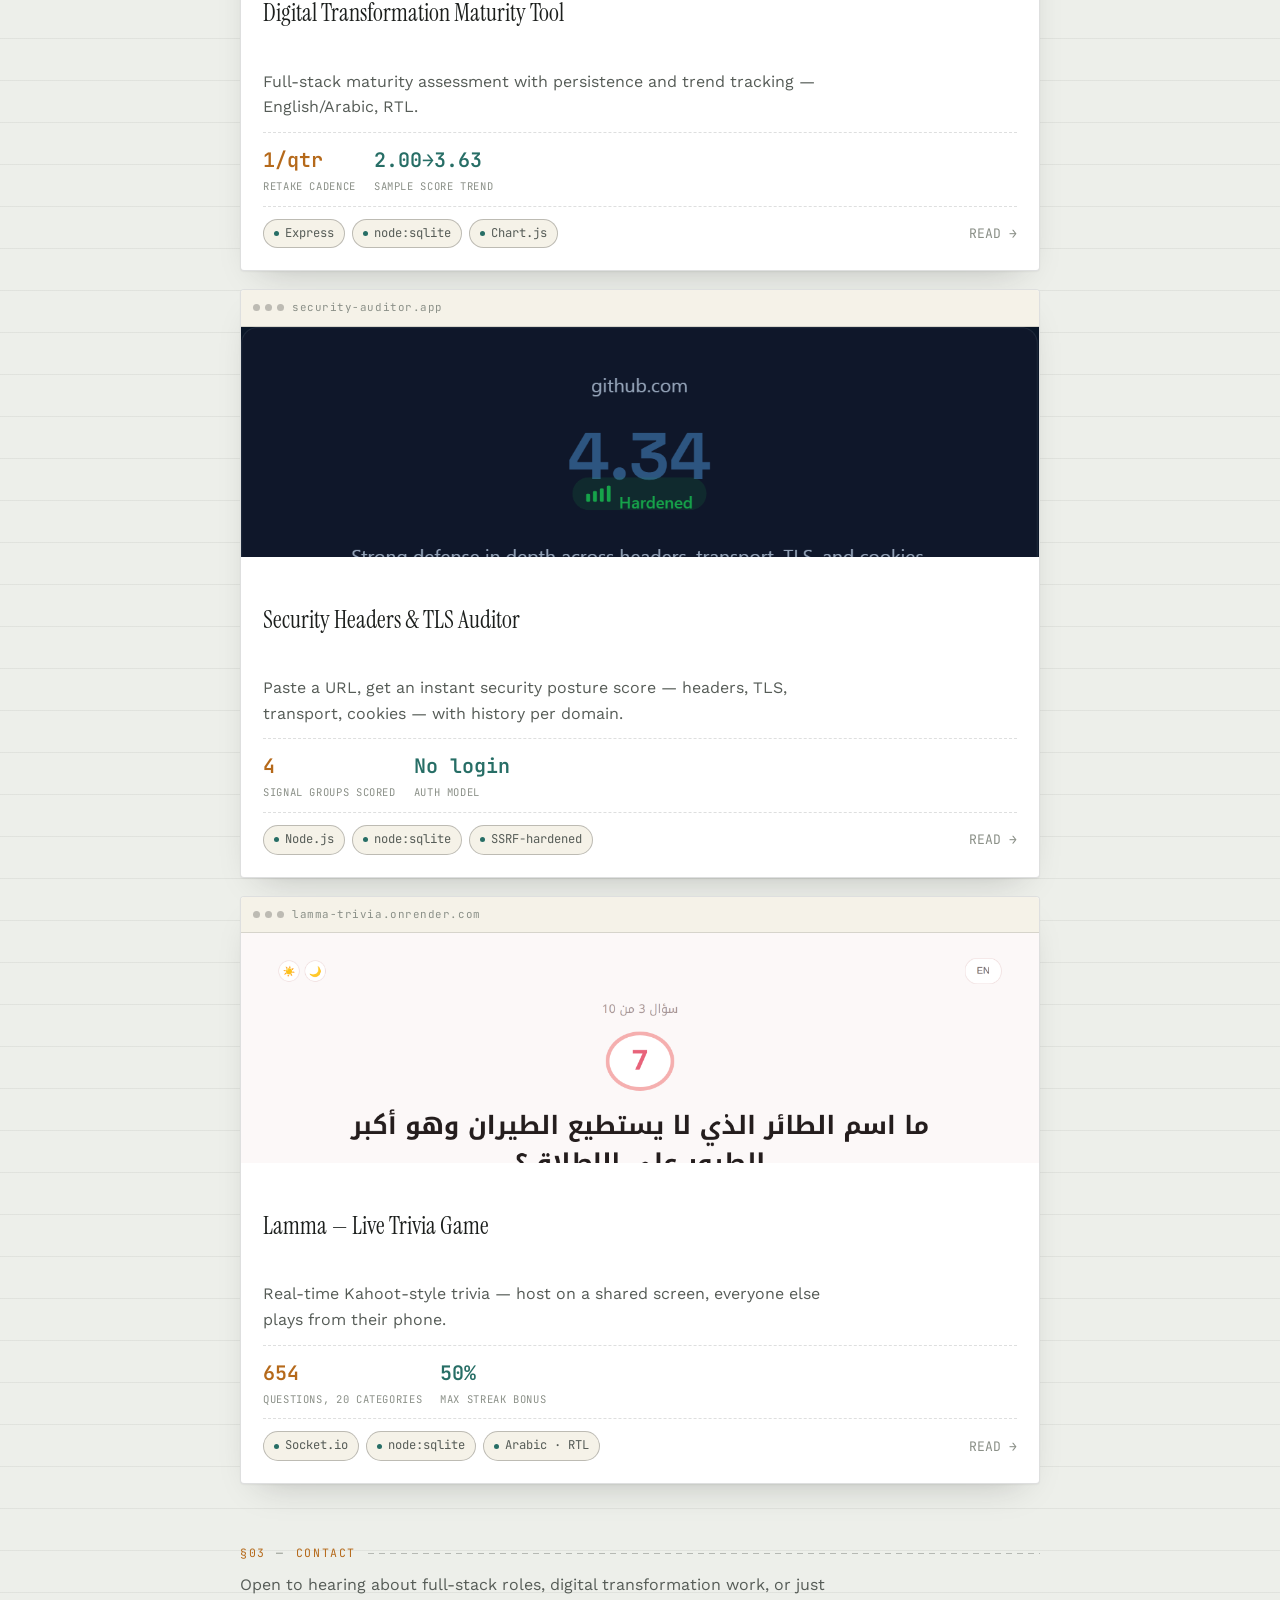
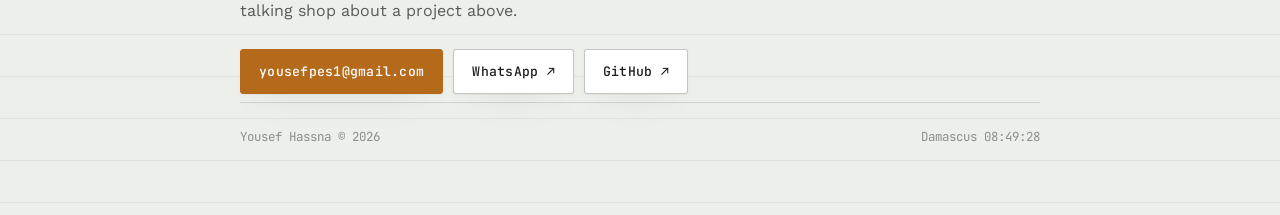
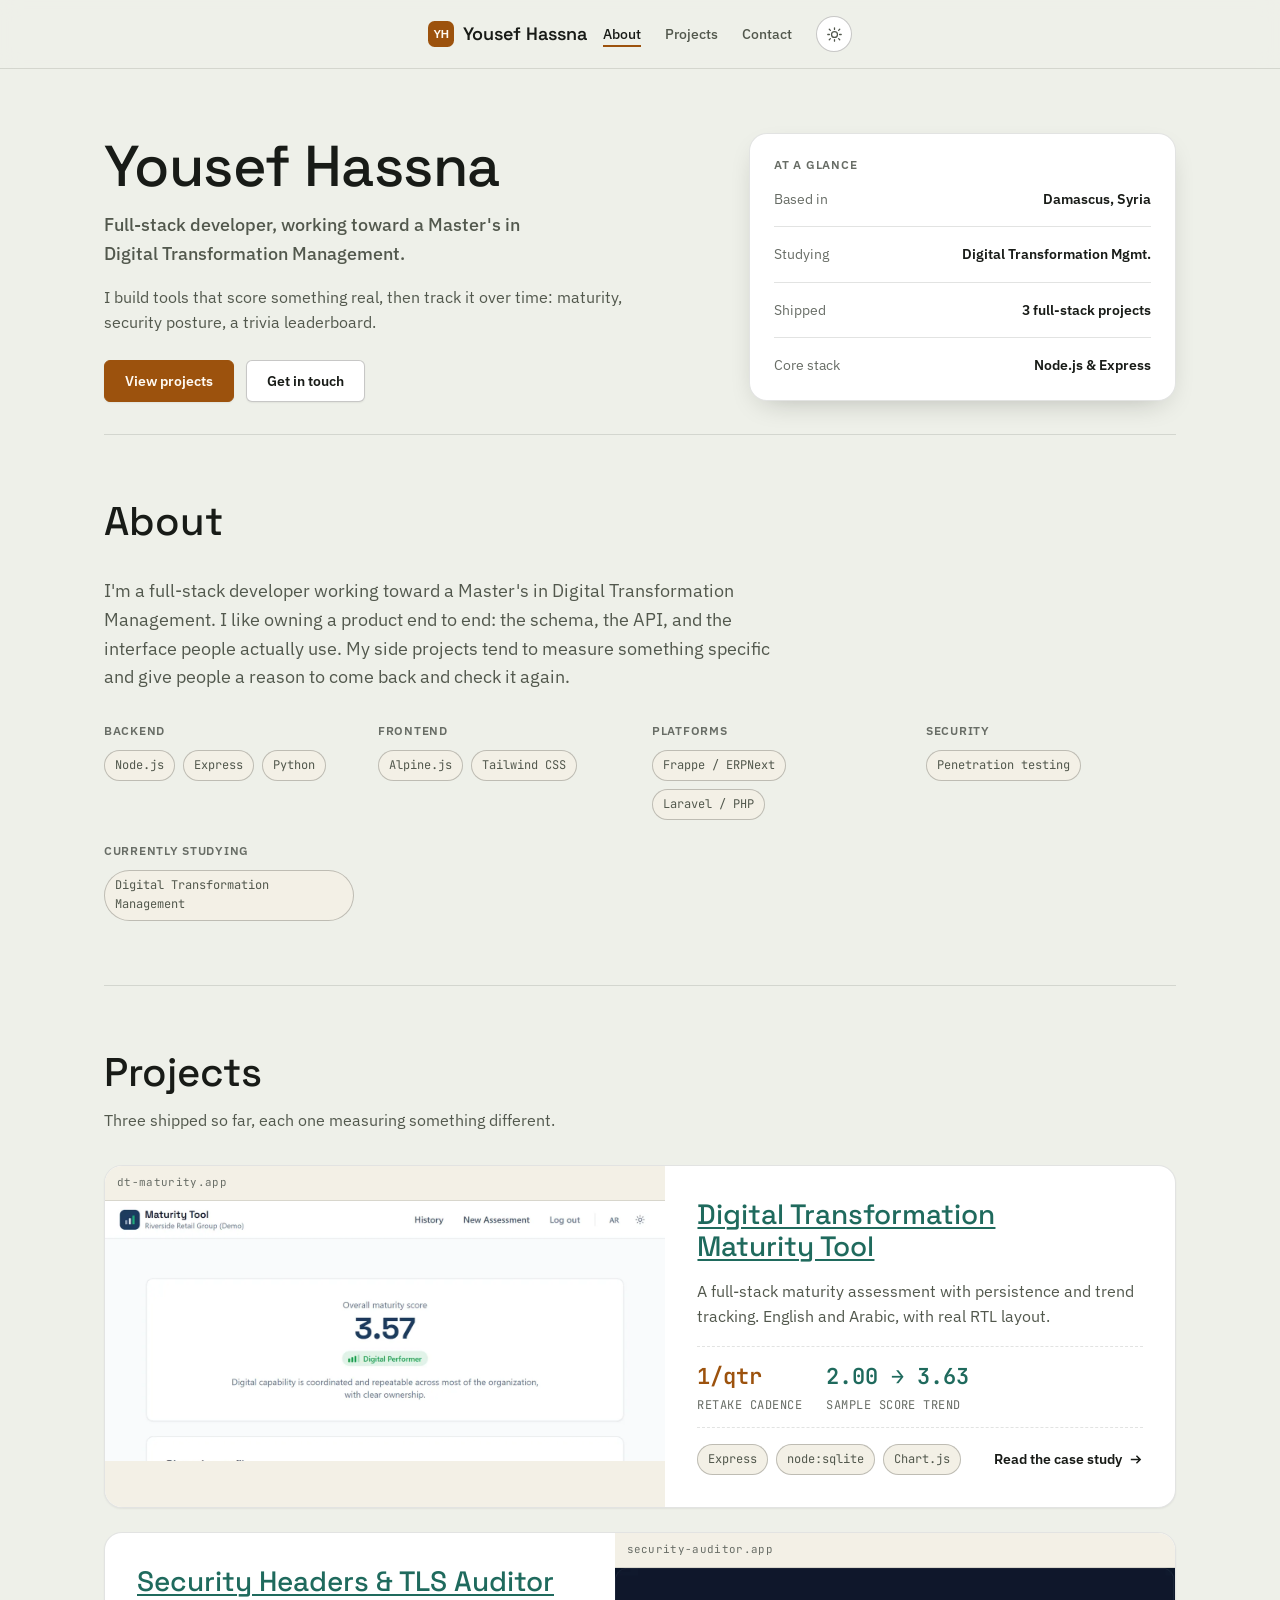
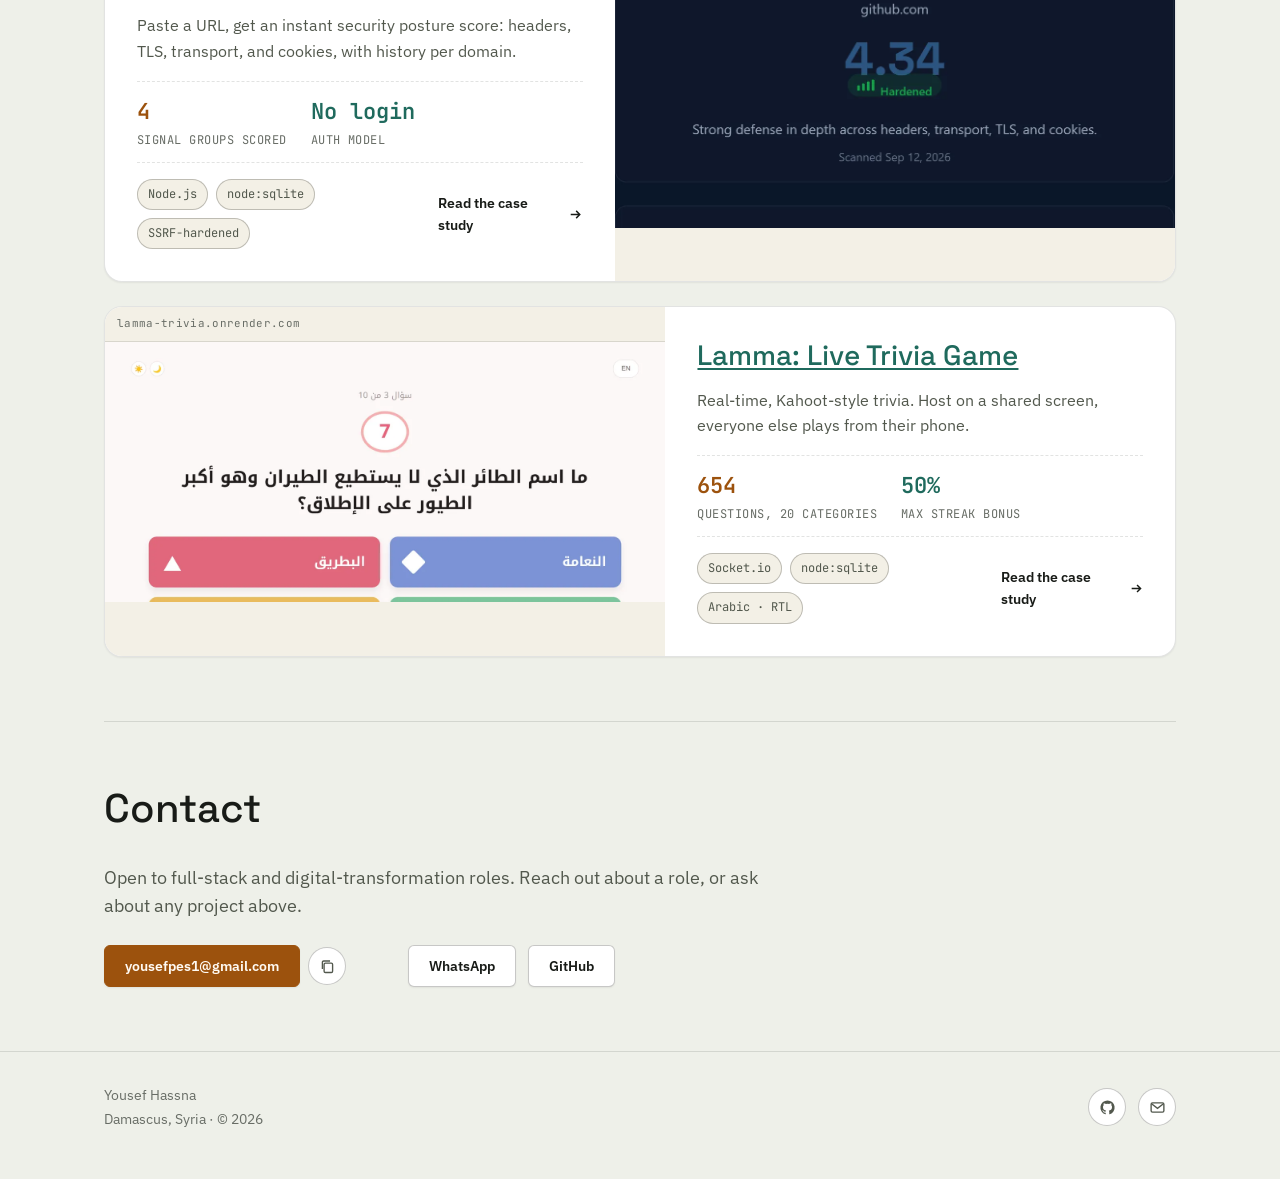
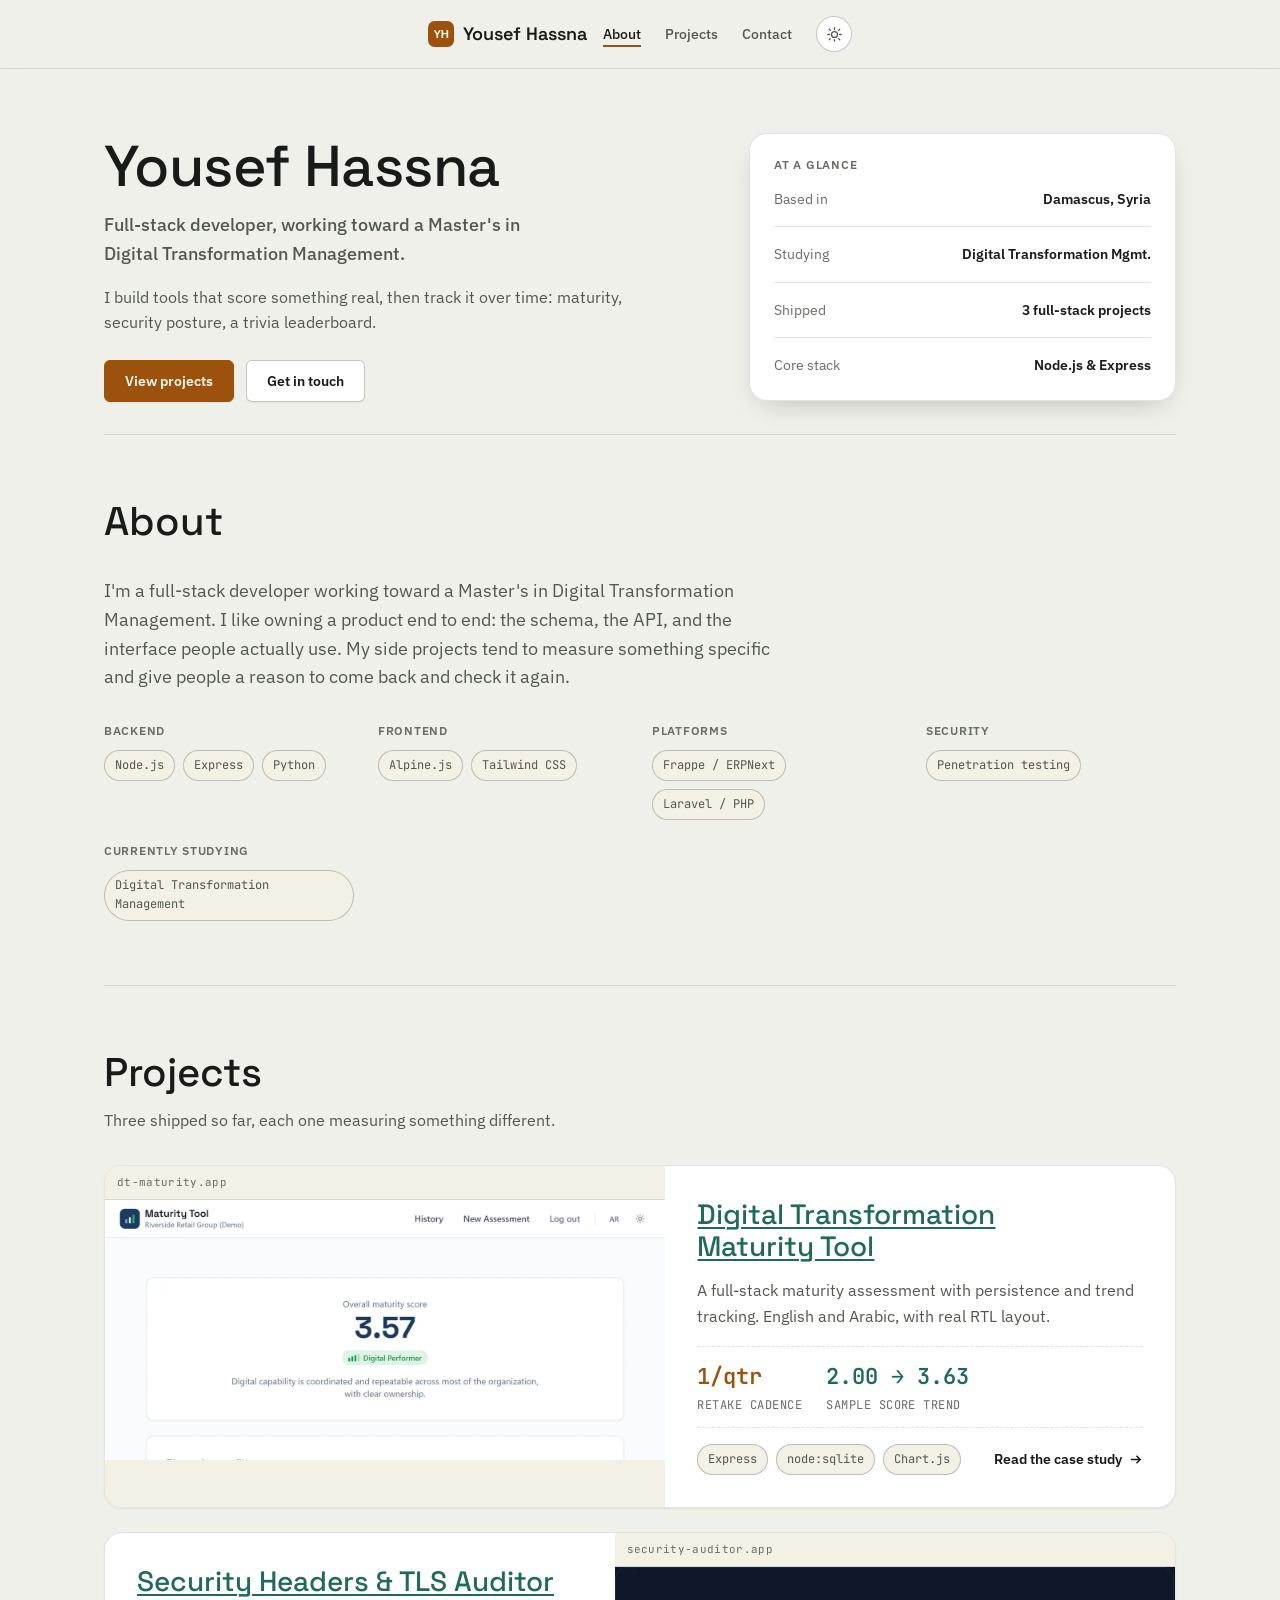
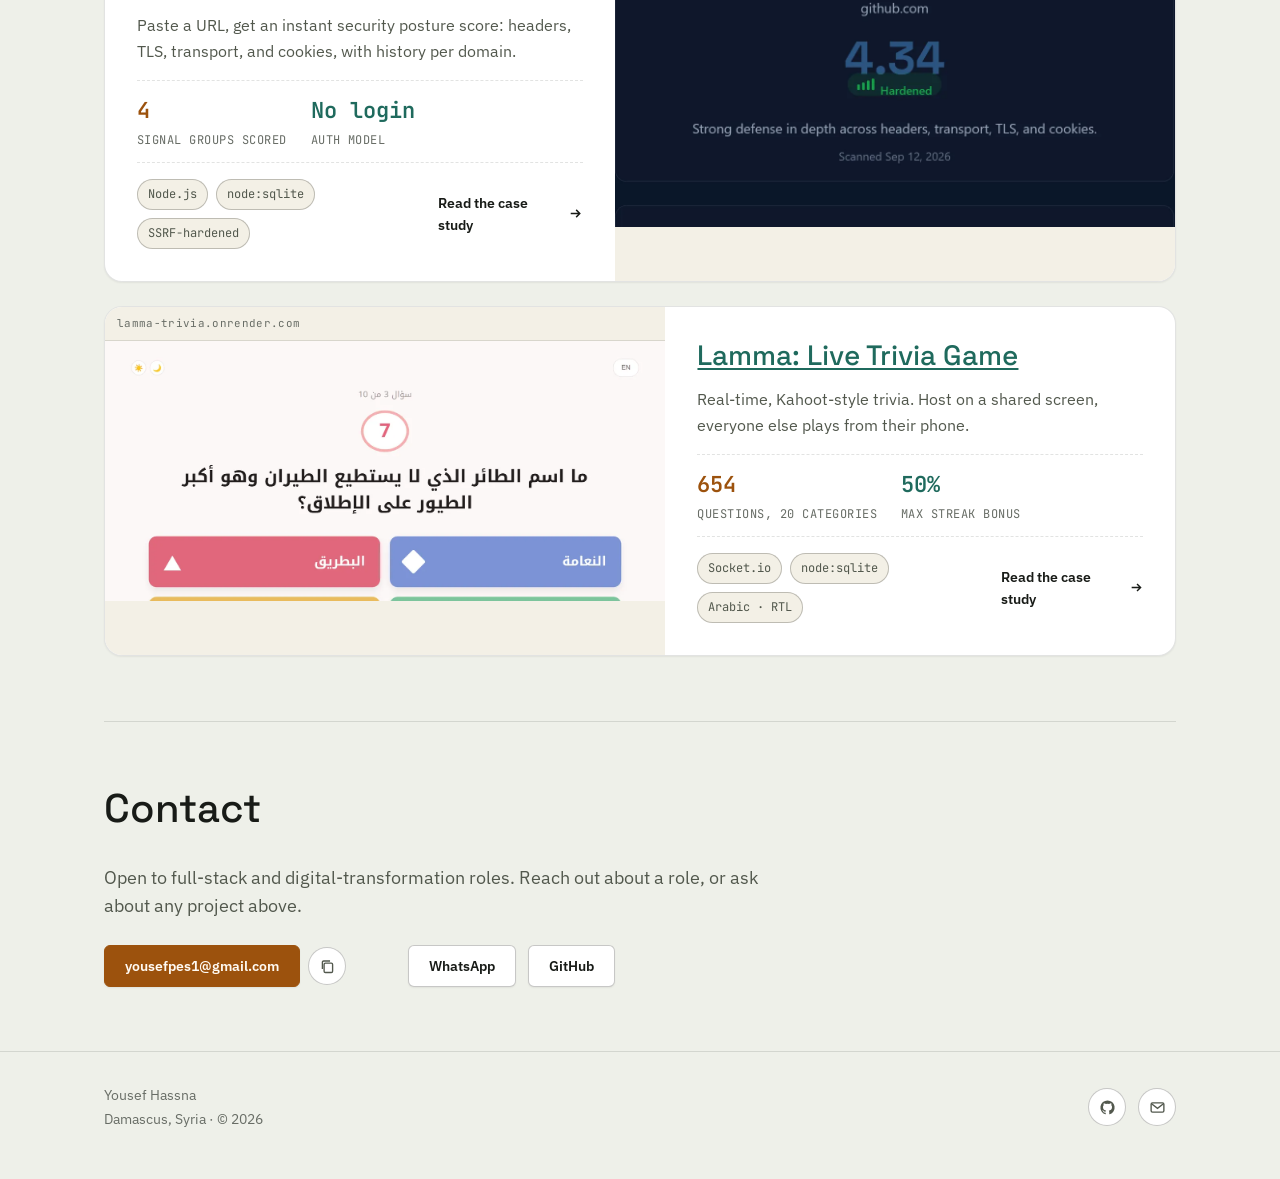
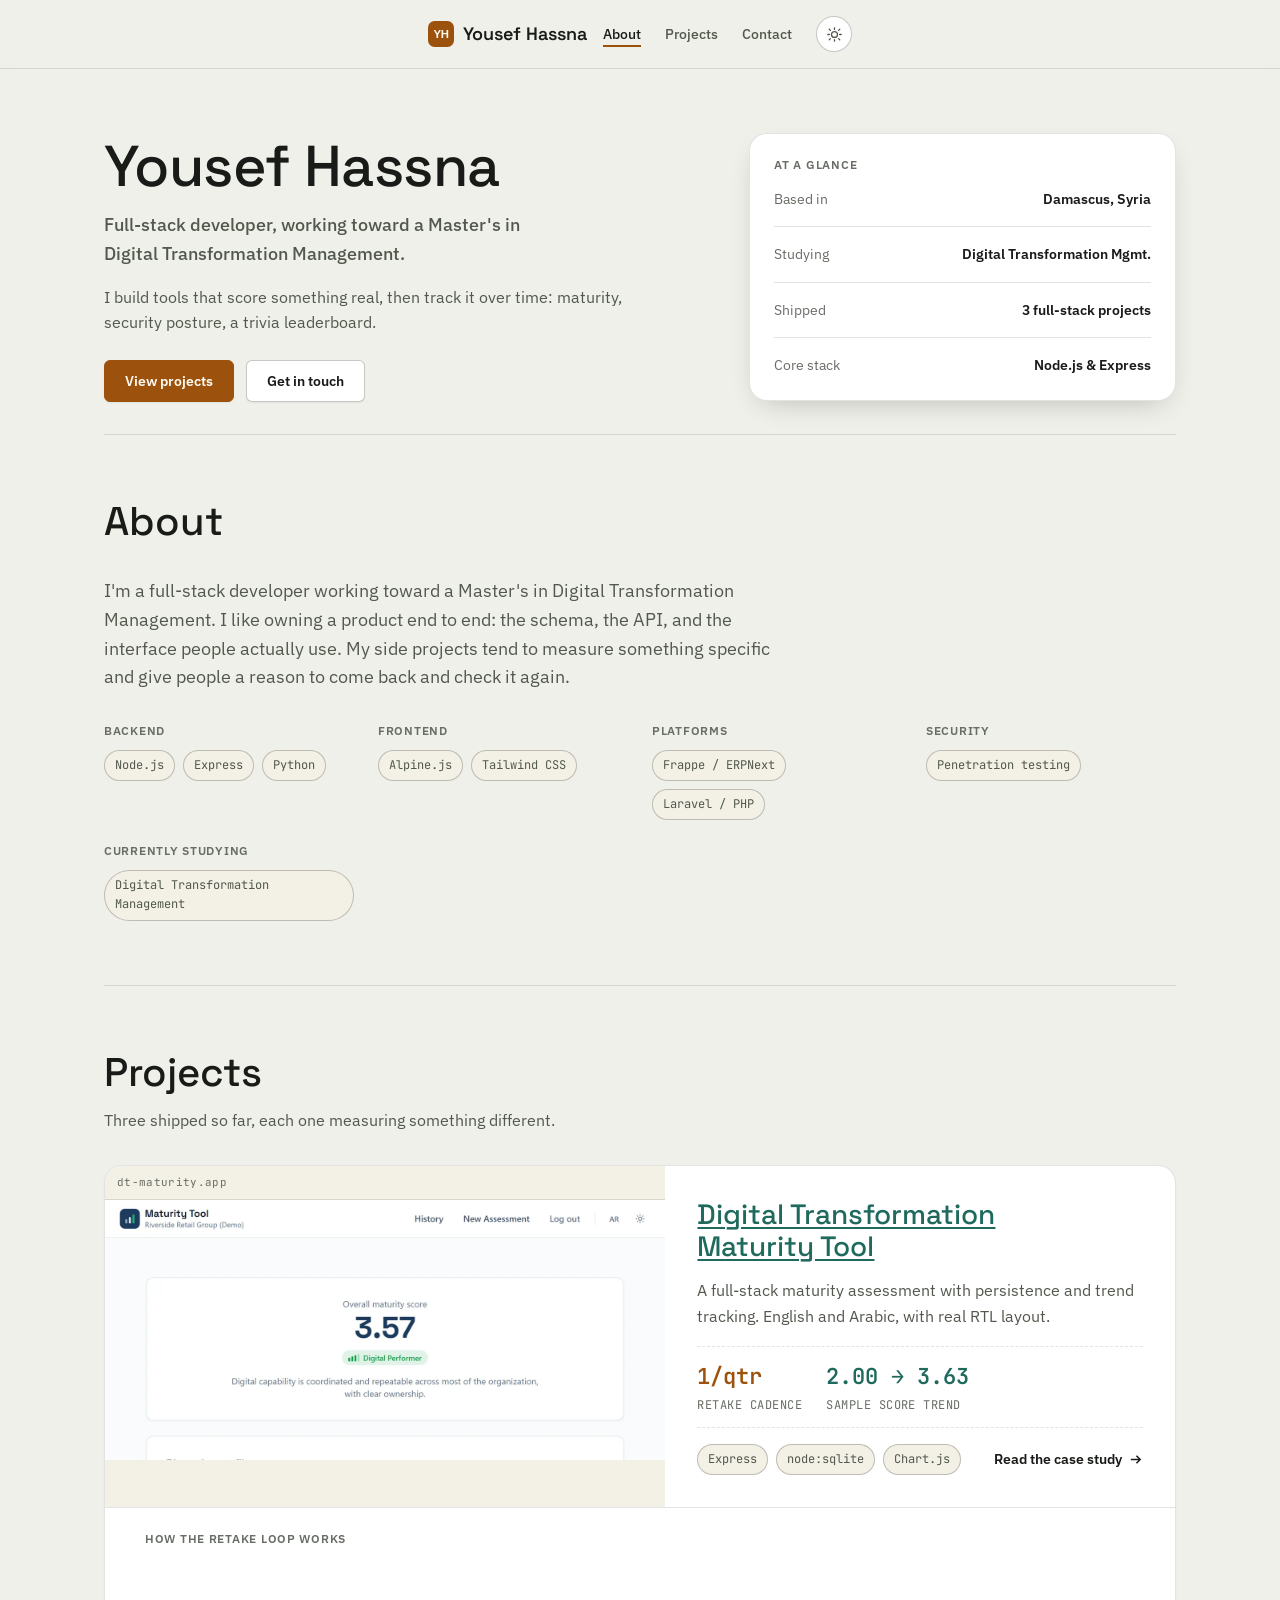
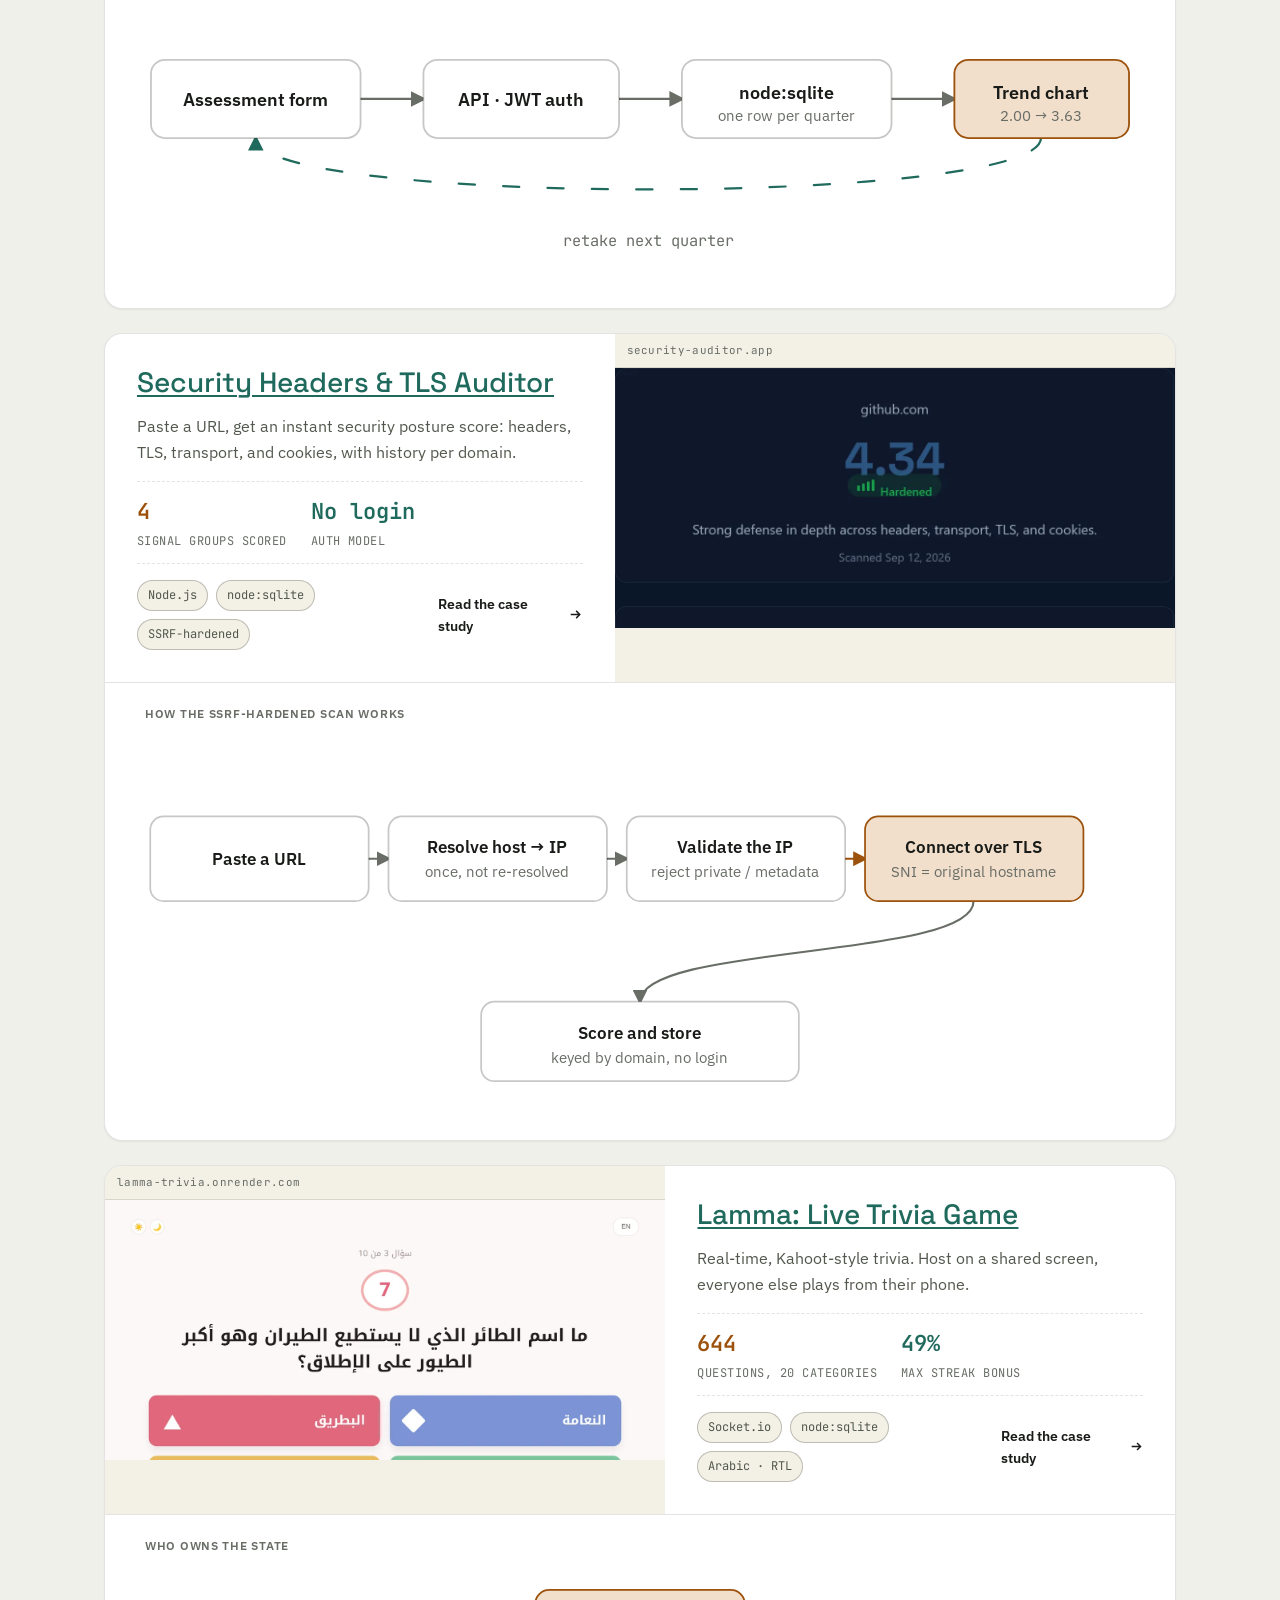
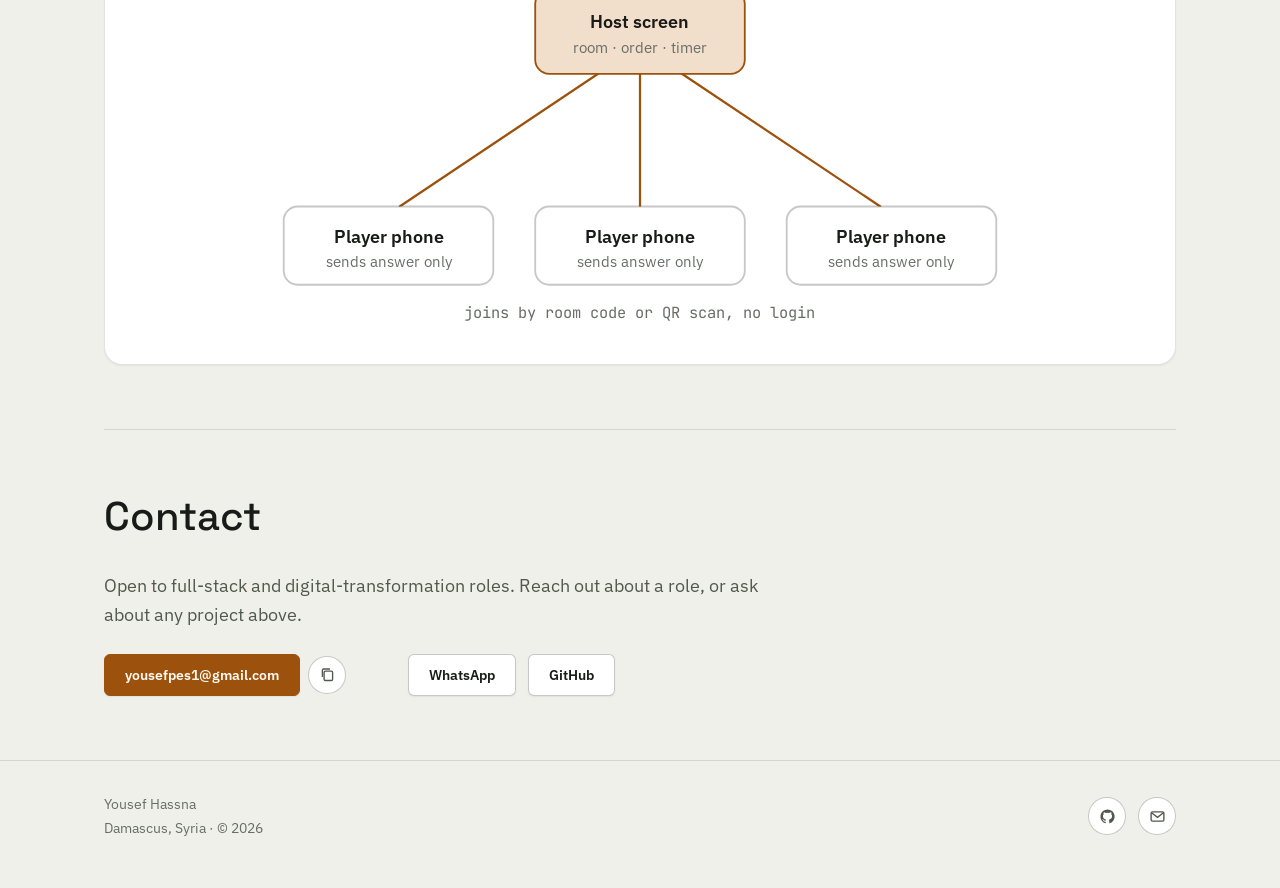
